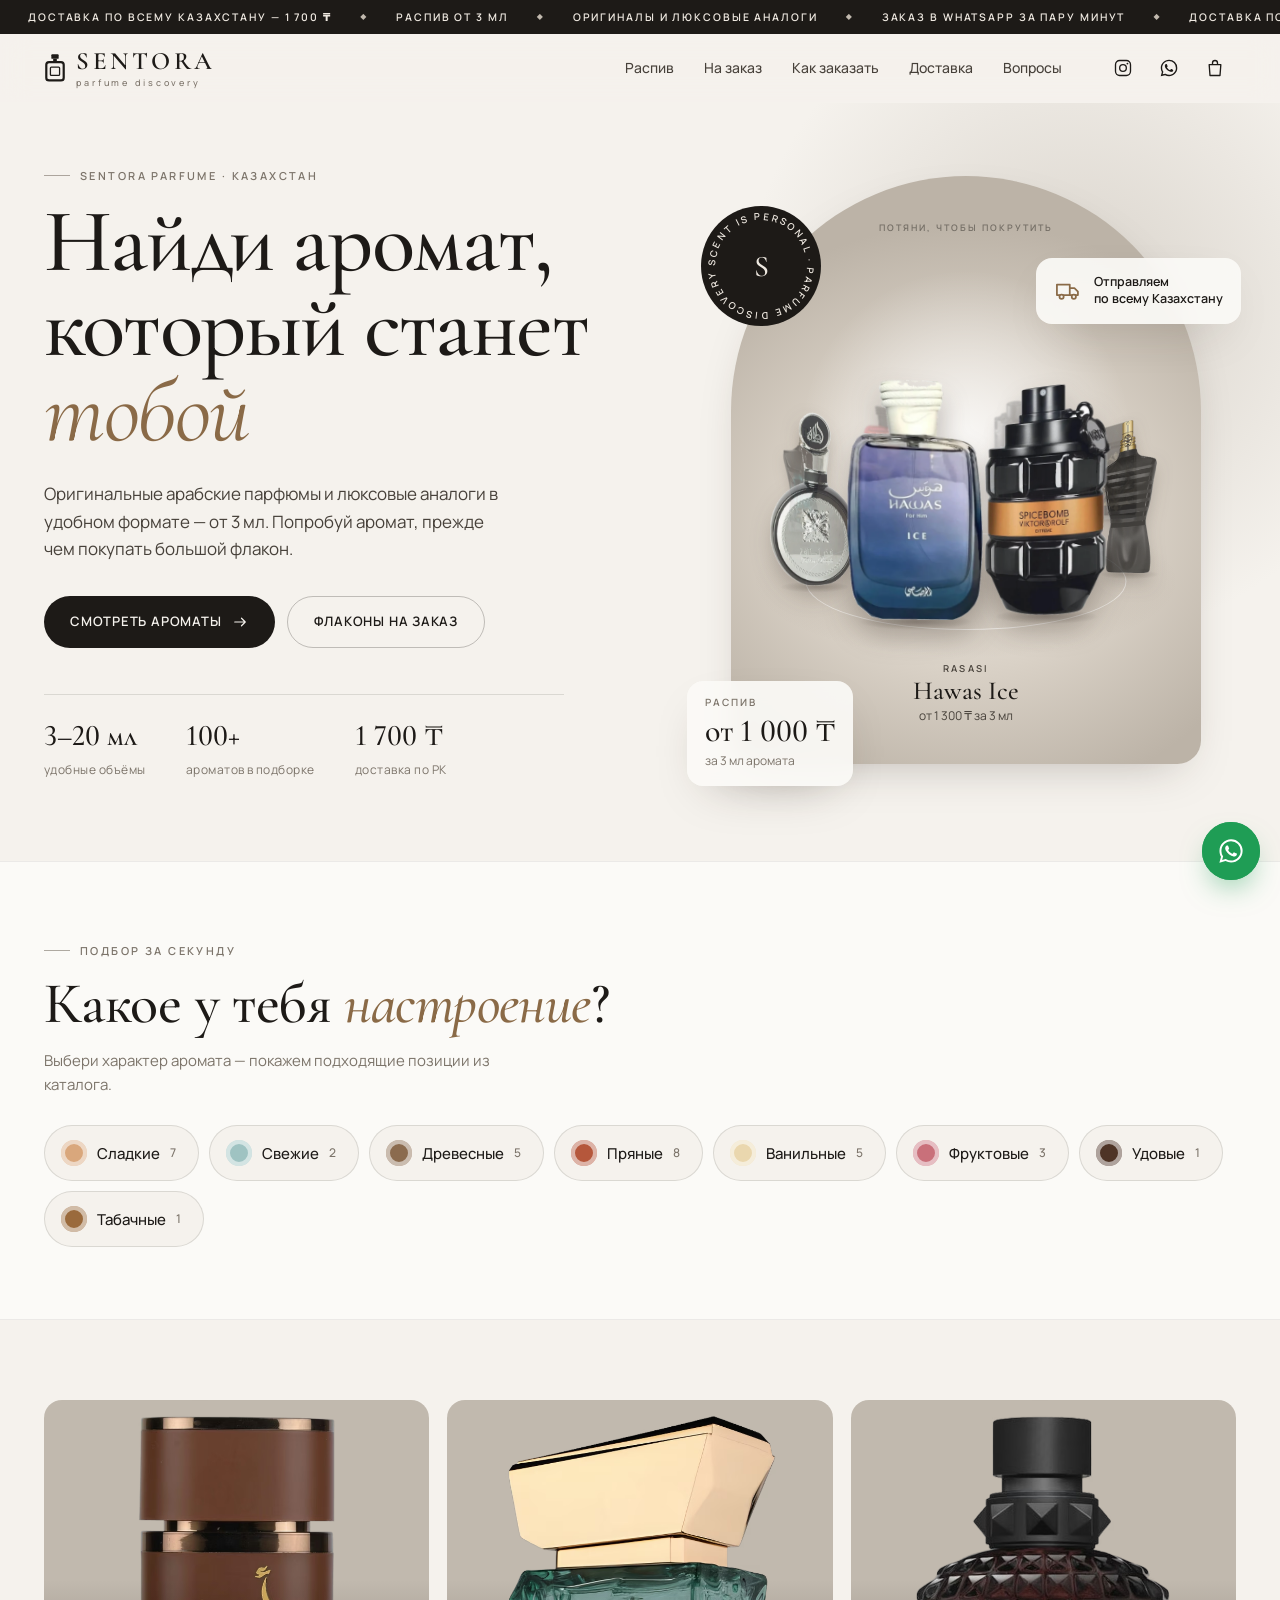
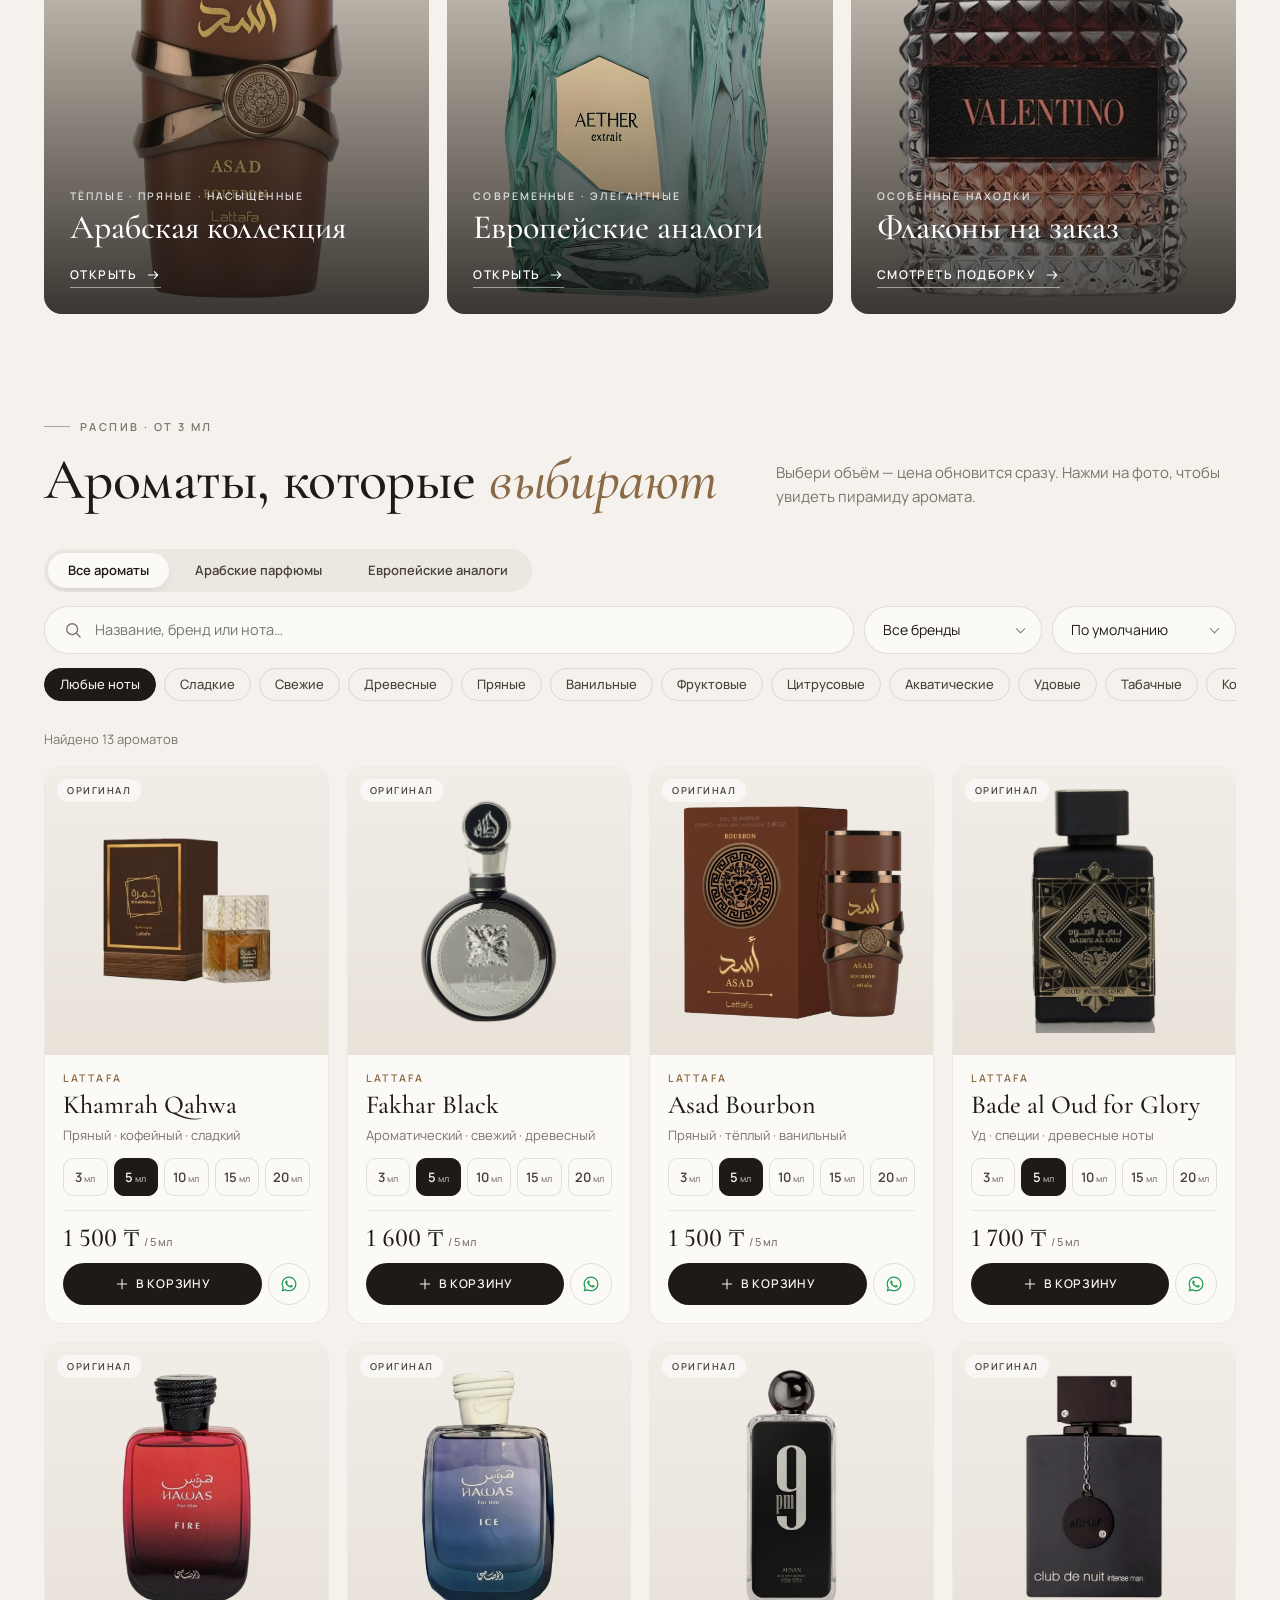
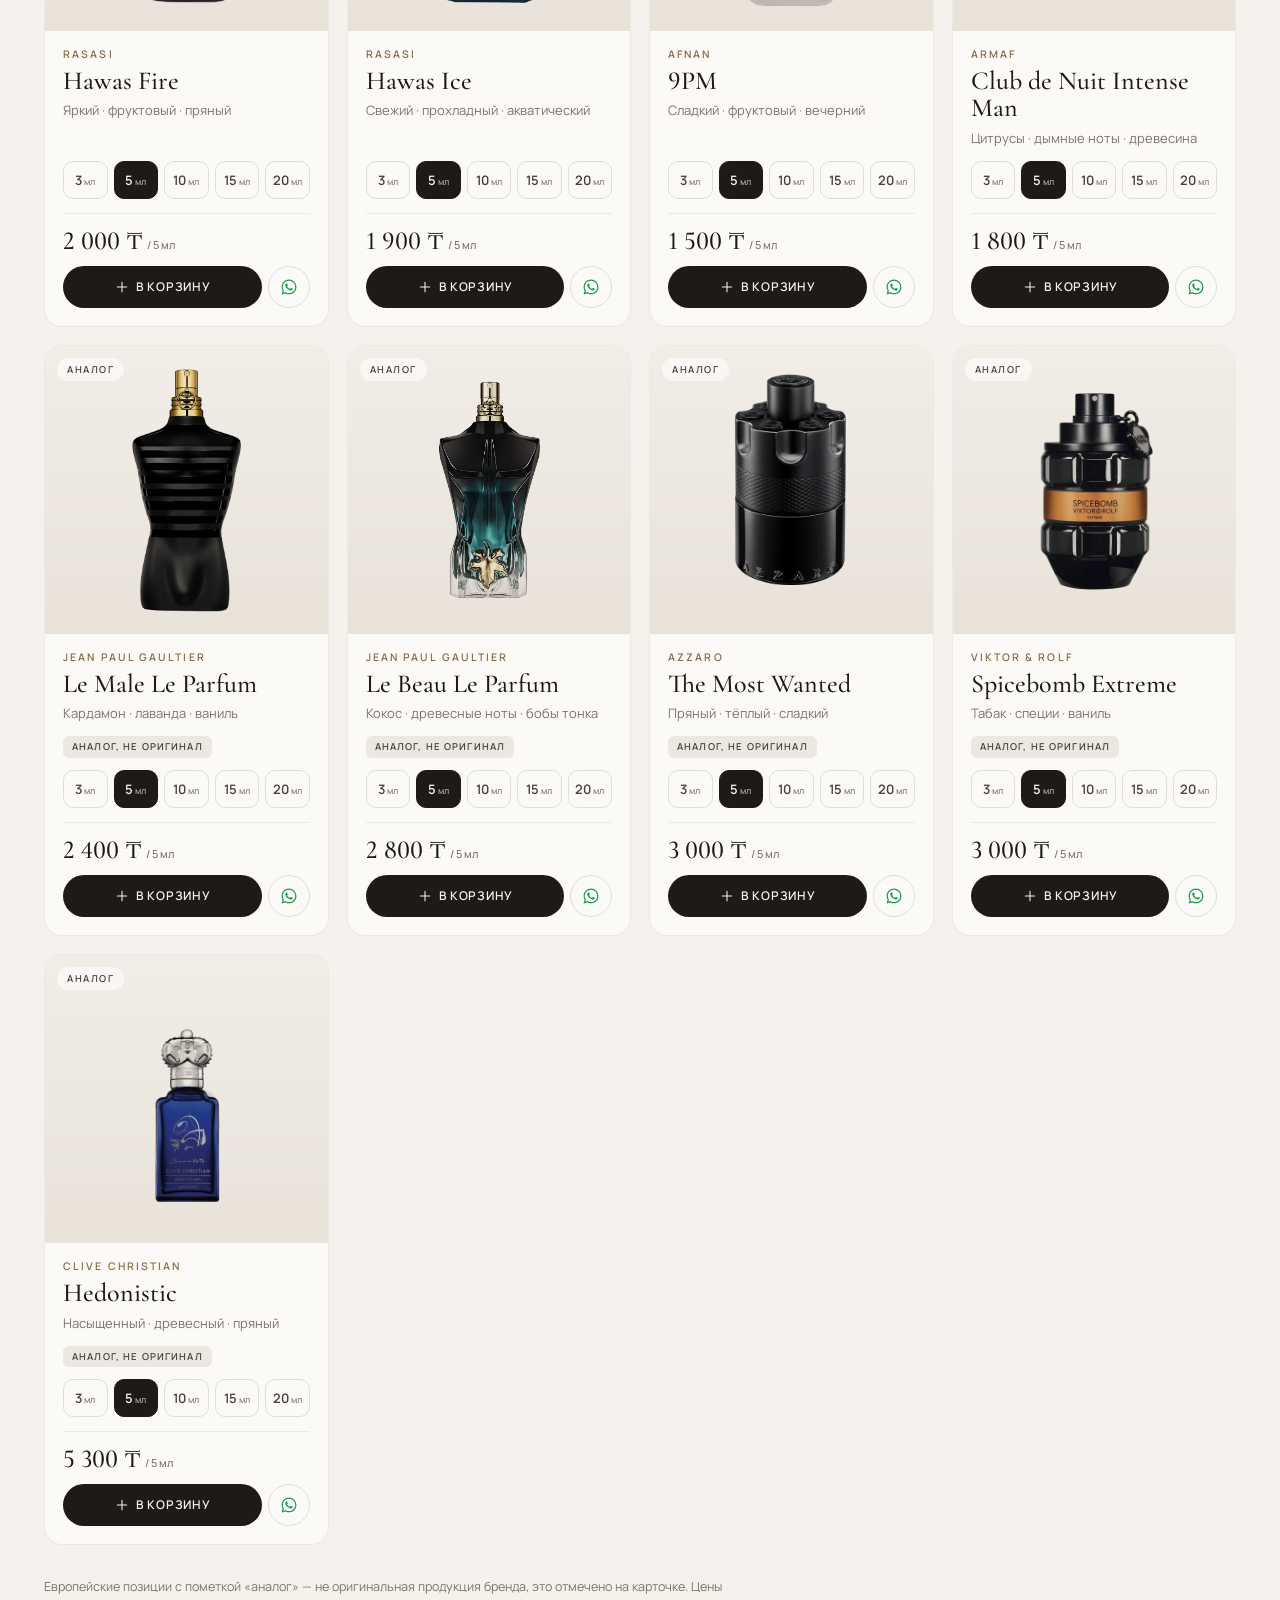
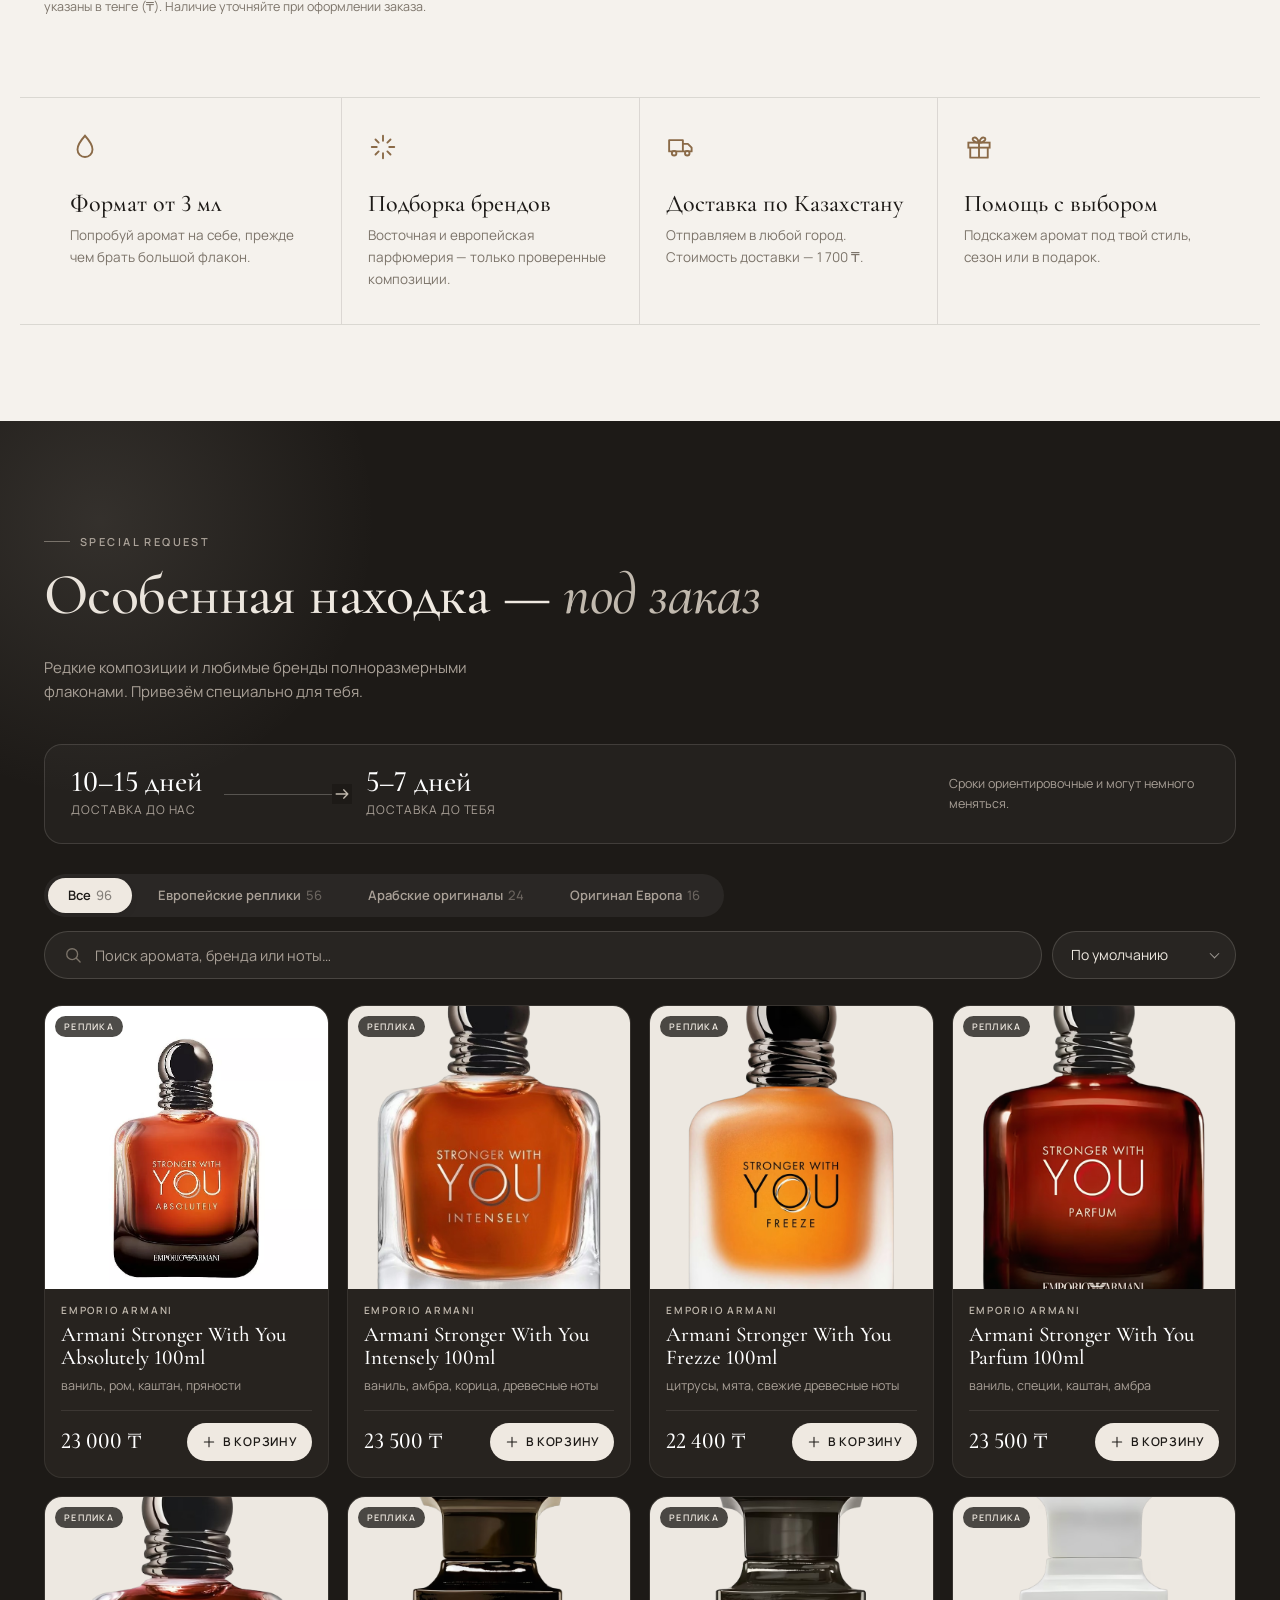
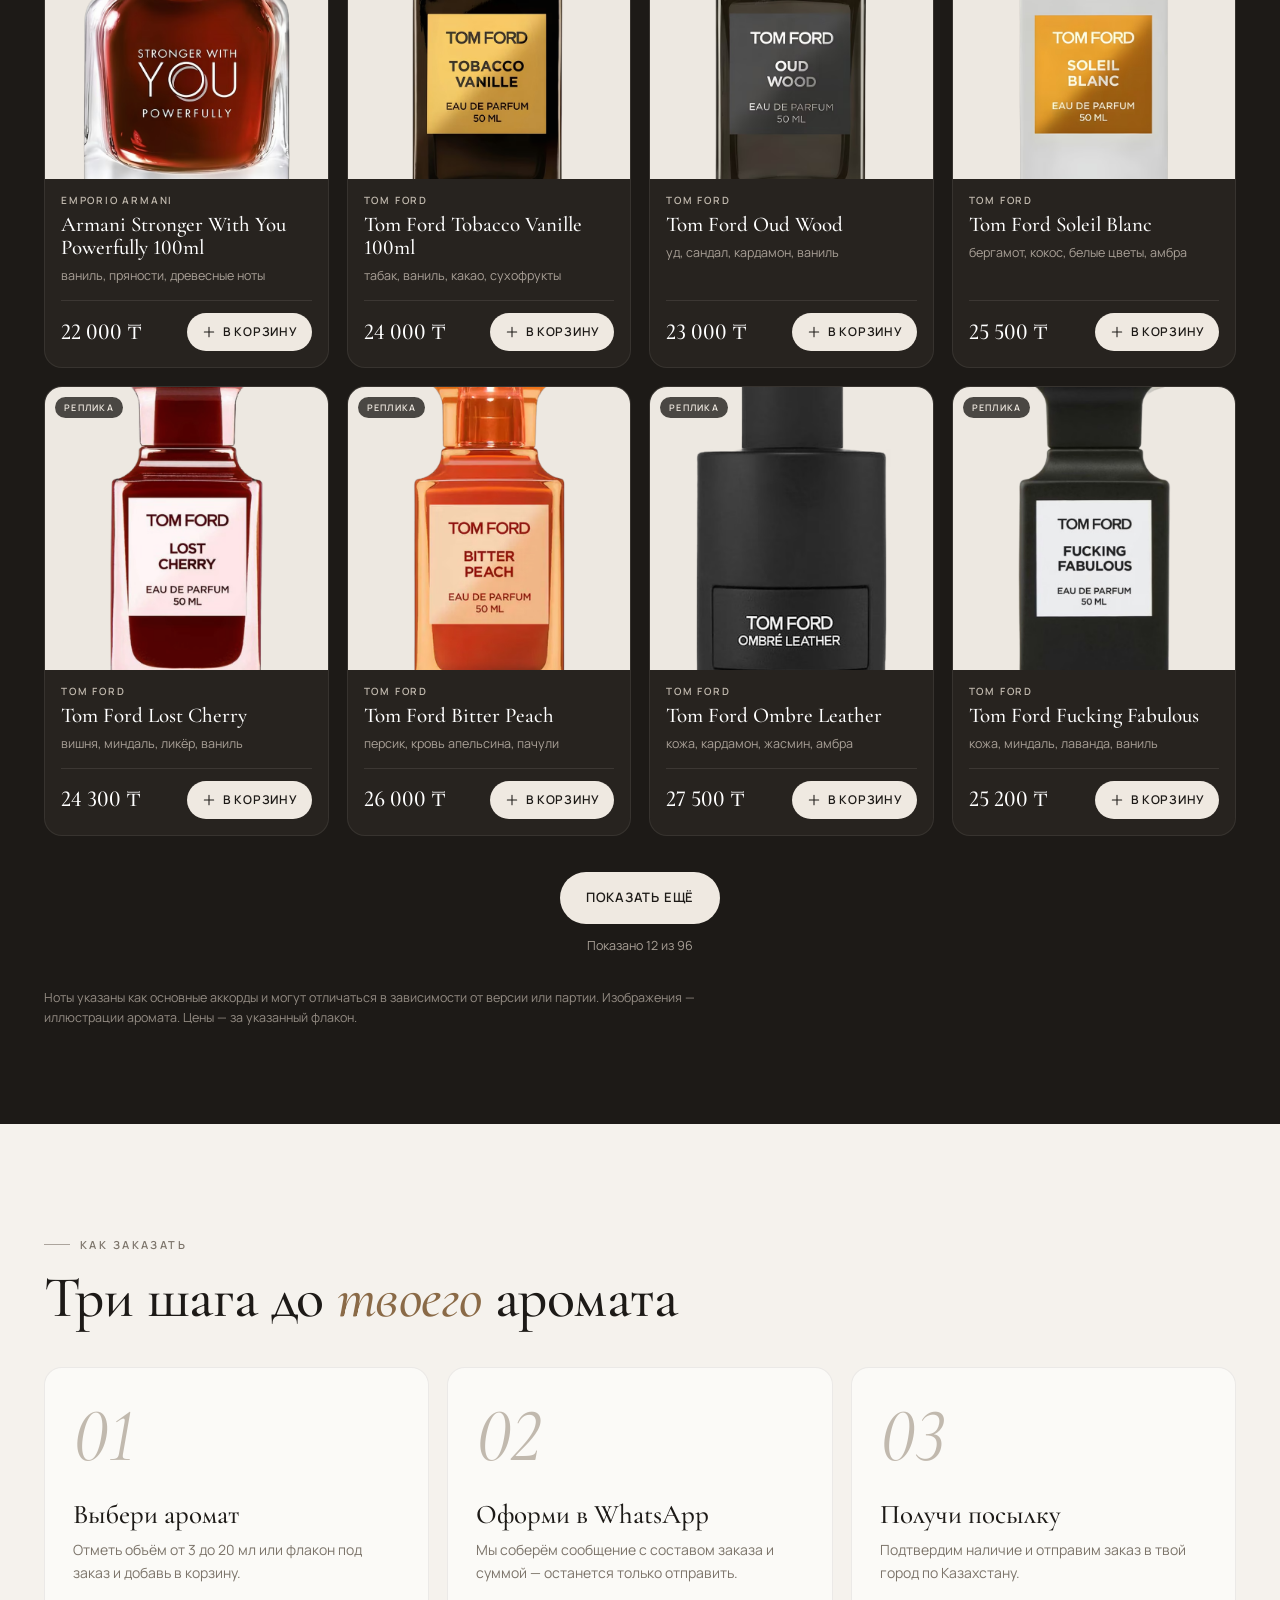
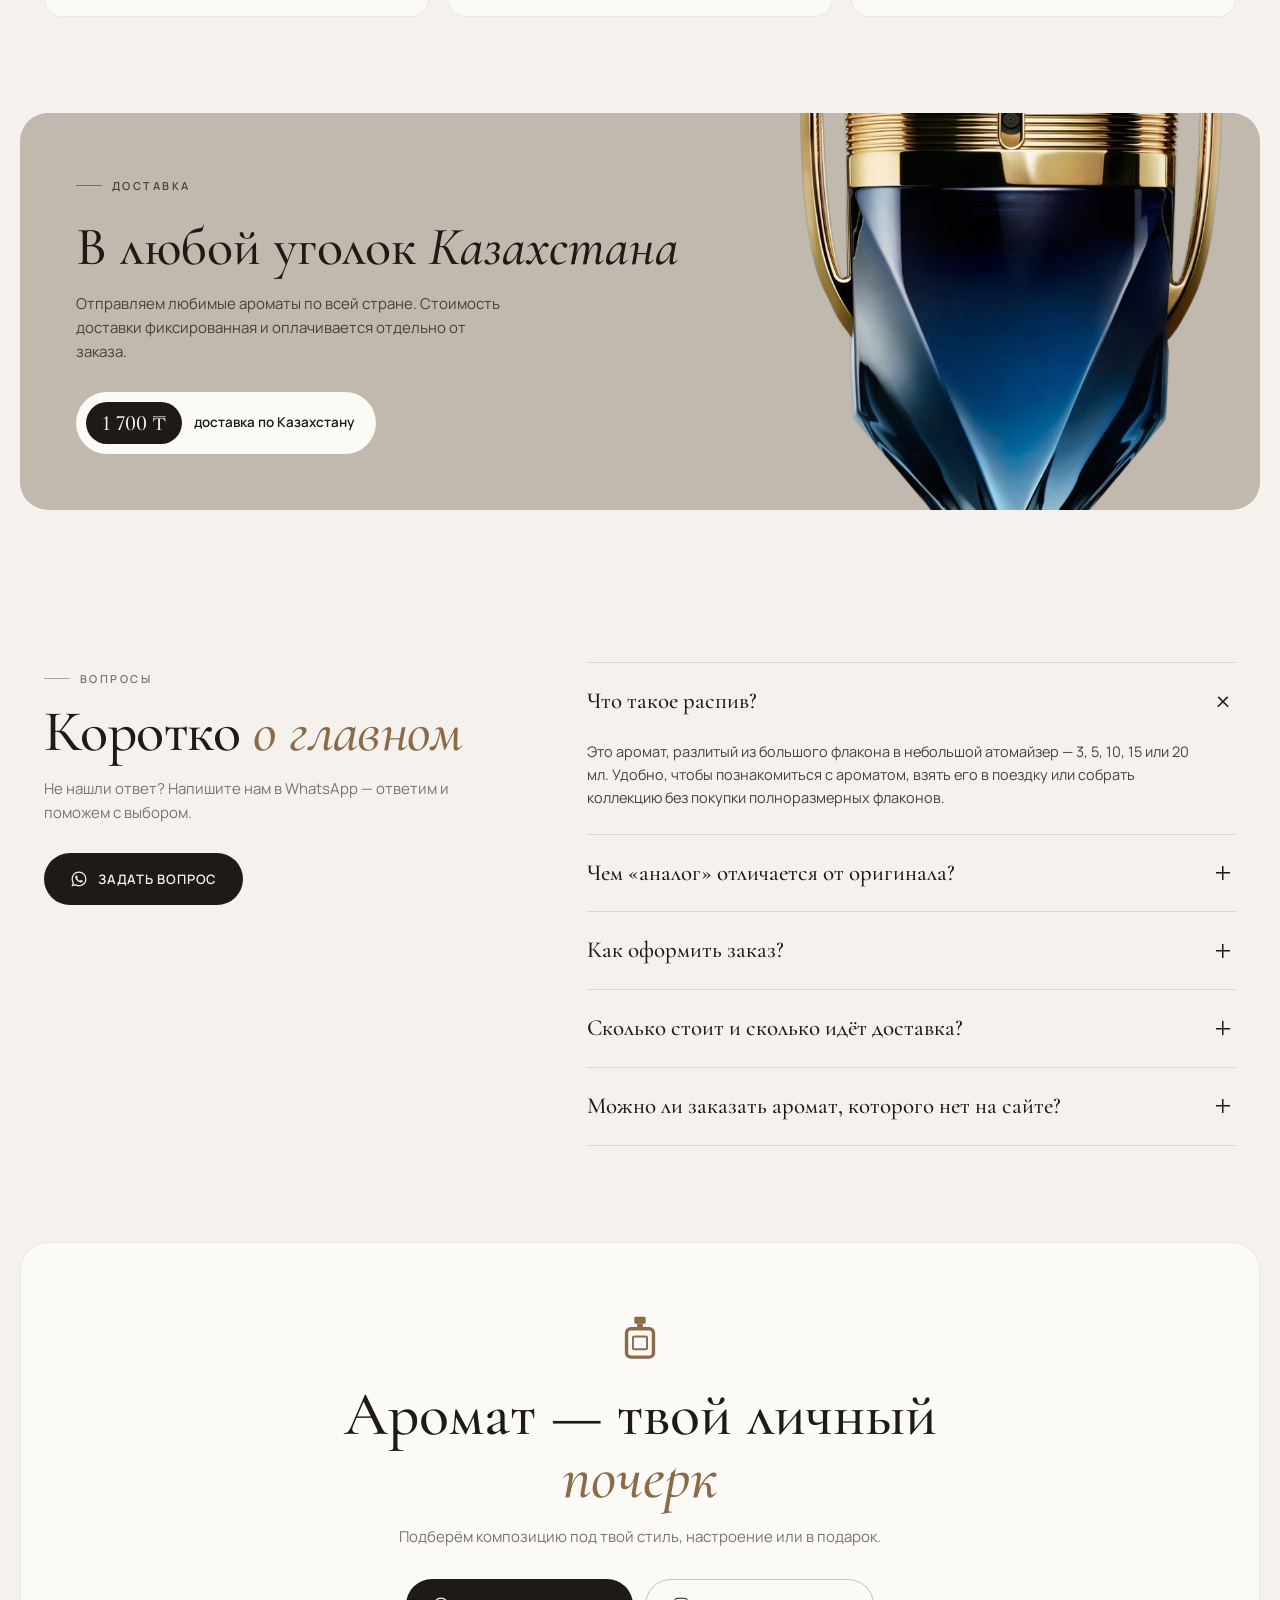
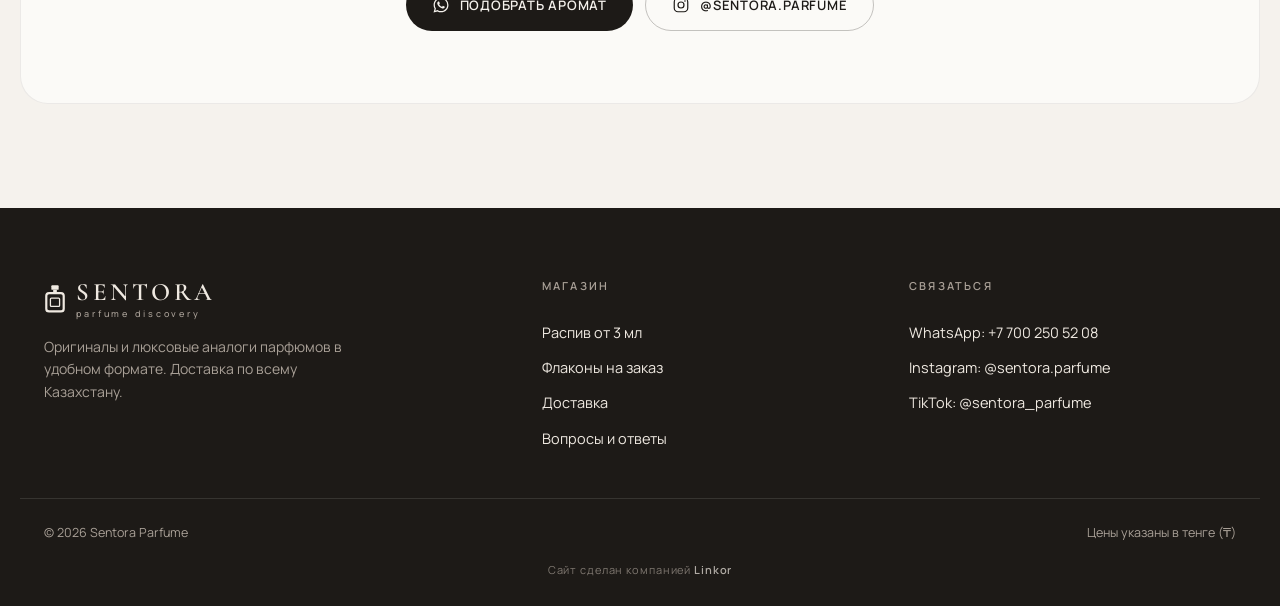
==== index.html @ 4abfce8d "Sentora Parfume: new website by Linkor" ====
<!doctype html>
<html lang="ru">
<head>
<meta charset="utf-8">
<meta name="viewport" content="width=device-width, initial-scale=1, viewport-fit=cover">
<title>Sentora Parfume — распив и ароматы на заказ в Казахстане</title>
<meta name="description" content="Sentora Parfume — оригинальные арабские парфюмы и люксовые аналоги на распив от 3 мл. Ароматы под заказ, доставка по всему Казахстану. Заказ в WhatsApp.">
<meta name="theme-color" content="#F5F2ED">
<meta property="og:title" content="Sentora Parfume — parfume discovery">
<meta property="og:description" content="Любимые ароматы от 3 мл. Доставка по Казахстану.">
<meta property="og:image" content="img/custom/perfume-023.avif">
<link rel="icon" href="data:image/svg+xml,%3Csvg xmlns='http://www.w3.org/2000/svg' viewBox='0 0 64 64'%3E%3Ccircle cx='32' cy='32' r='32' fill='%23C1B9AE'/%3E%3Crect x='26' y='12' width='12' height='8' rx='1.5' fill='%231D1A17'/%3E%3Crect x='18' y='22' width='28' height='30' rx='4' fill='none' stroke='%231D1A17' stroke-width='3.5'/%3E%3C/svg%3E">
<link rel="preconnect" href="https://fonts.googleapis.com">
<link rel="preconnect" href="https://fonts.gstatic.com" crossorigin>
<link href="https://fonts.googleapis.com/css2?family=Cormorant+Garamond:ital,wght@0,400;0,500;0,600;1,400;1,500&family=Manrope:wght@400;500;600;700&display=swap" rel="stylesheet">
<link rel="stylesheet" href="styles.css">
</head>
<body>

<svg width="0" height="0" style="position:absolute" aria-hidden="true">
  <symbol id="i-bottle" viewBox="0 0 24 32"><rect x="8" y="1" width="8" height="5" rx="1"/><rect x="10" y="6" width="4" height="3"/><rect x="2.5" y="9.5" width="19" height="20" rx="3" fill="none" stroke="currentColor" stroke-width="2.4"/><rect x="7" y="15" width="10" height="9" rx="1" fill="none" stroke="currentColor" stroke-width="1.4"/></symbol>
  <symbol id="i-bag" viewBox="0 0 24 24"><path d="M5 8h14l-1 13H6L5 8Z" fill="none" stroke="currentColor" stroke-width="1.6" stroke-linejoin="round"/><path d="M9 8V6a3 3 0 0 1 6 0v2" fill="none" stroke="currentColor" stroke-width="1.6"/></symbol>
  <symbol id="i-search" viewBox="0 0 24 24"><circle cx="11" cy="11" r="6.5" fill="none" stroke="currentColor" stroke-width="1.6"/><path d="m16 16 4.5 4.5" stroke="currentColor" stroke-width="1.6" stroke-linecap="round"/></symbol>
  <symbol id="i-wa" viewBox="0 0 24 24"><path fill="currentColor" d="M12.04 2C6.58 2 2.13 6.45 2.13 11.91c0 1.75.46 3.45 1.32 4.95L2.05 22l5.25-1.38a9.9 9.9 0 0 0 4.74 1.21h.01c5.46 0 9.91-4.45 9.91-9.91A9.85 9.85 0 0 0 12.04 2Zm0 18.15h-.01a8.2 8.2 0 0 1-4.19-1.15l-.3-.18-3.12.82.83-3.04-.2-.31a8.2 8.2 0 0 1-1.26-4.38c0-4.54 3.7-8.23 8.25-8.23a8.23 8.23 0 0 1 8.23 8.24c0 4.54-3.7 8.23-8.23 8.23Zm4.52-6.16c-.25-.12-1.47-.72-1.69-.81-.23-.08-.39-.12-.56.13-.17.25-.64.81-.78.97-.14.17-.29.19-.54.06-.25-.12-1.05-.39-1.99-1.23-.74-.66-1.23-1.47-1.38-1.72-.14-.25-.02-.38.11-.51.11-.11.25-.29.37-.43.13-.15.17-.25.25-.42.08-.17.04-.31-.02-.43-.06-.12-.56-1.34-.76-1.84-.2-.48-.41-.42-.56-.43h-.48c-.17 0-.43.06-.66.31-.23.25-.87.85-.87 2.07 0 1.22.89 2.4 1.01 2.56.12.17 1.75 2.67 4.24 3.74.59.26 1.05.41 1.41.52.59.19 1.13.16 1.56.1.48-.07 1.47-.6 1.67-1.18.21-.58.21-1.07.14-1.18-.06-.1-.22-.16-.47-.29Z"/></symbol>
  <symbol id="i-ig" viewBox="0 0 24 24"><rect x="3" y="3" width="18" height="18" rx="5" fill="none" stroke="currentColor" stroke-width="1.6"/><circle cx="12" cy="12" r="4" fill="none" stroke="currentColor" stroke-width="1.6"/><circle cx="17.3" cy="6.7" r="1.1" fill="currentColor"/></symbol>
  <symbol id="i-tt" viewBox="0 0 24 24"><path fill="currentColor" d="M16.6 3c.3 2.2 1.6 3.6 3.9 3.8v2.6c-1.4.1-2.6-.3-3.9-1.1v5.8c0 7.4-8.1 9.7-11.3 4.4-2.1-3.4-.8-9.4 5.9-9.6v2.7c-.5.1-1.1.2-1.6.4-1.5.5-2.4 1.5-2.1 3.2.5 3.2 6.4 4.2 5.9-2.1V3h3.2Z"/></symbol>
  <symbol id="i-close" viewBox="0 0 24 24"><path d="M6 6l12 12M18 6 6 18" stroke="currentColor" stroke-width="1.6" stroke-linecap="round"/></symbol>
  <symbol id="i-arrow" viewBox="0 0 24 24"><path d="M5 12h14m-5-5 5 5-5 5" fill="none" stroke="currentColor" stroke-width="1.6" stroke-linecap="round" stroke-linejoin="round"/></symbol>
  <symbol id="i-truck" viewBox="0 0 24 24"><path d="M2.5 6.5h11v9h-11zM13.5 9.5h4l3 3v3h-7z" fill="none" stroke="currentColor" stroke-width="1.5" stroke-linejoin="round"/><circle cx="6.5" cy="17" r="1.8" fill="var(--bg)" stroke="currentColor" stroke-width="1.5"/><circle cx="17" cy="17" r="1.8" fill="var(--bg)" stroke="currentColor" stroke-width="1.5"/></symbol>
  <symbol id="i-drop" viewBox="0 0 24 24"><path d="M12 3s6 6.6 6 11a6 6 0 0 1-12 0c0-4.4 6-11 6-11Z" fill="none" stroke="currentColor" stroke-width="1.5"/></symbol>
  <symbol id="i-spark" viewBox="0 0 24 24"><path d="M12 3v4m0 10v4M3 12h4m10 0h4M6 6l2.5 2.5m7 7L18 18M18 6l-2.5 2.5m-7 7L6 18" stroke="currentColor" stroke-width="1.5" stroke-linecap="round"/></symbol>
  <symbol id="i-gift" viewBox="0 0 24 24"><rect x="3.5" y="8.5" width="17" height="4" fill="none" stroke="currentColor" stroke-width="1.5"/><path d="M5 12.5v8h14v-8M12 8.5v12M12 8.5S10.5 4 8 4.5 7.5 8.5 12 8.5Zm0 0s1.5-4.5 4-4 .5 4-4 4Z" fill="none" stroke="currentColor" stroke-width="1.5" stroke-linejoin="round"/></symbol>
  <symbol id="i-plus" viewBox="0 0 24 24"><path d="M12 5v14M5 12h14" stroke="currentColor" stroke-width="1.6" stroke-linecap="round"/></symbol>
  <symbol id="i-minus" viewBox="0 0 24 24"><path d="M5 12h14" stroke="currentColor" stroke-width="1.6" stroke-linecap="round"/></symbol>
</svg>

<div class="topbar">
  <div class="topbar__track">
    <span>Доставка по всему Казахстану — 1 700 ₸</span><span class="dot">◆</span>
    <span>Распив от 3 мл</span><span class="dot">◆</span>
    <span>Оригиналы и люксовые аналоги</span><span class="dot">◆</span>
    <span>Заказ в WhatsApp за пару минут</span><span class="dot">◆</span>
    <span>Доставка по всему Казахстану — 1 700 ₸</span><span class="dot">◆</span>
    <span>Распив от 3 мл</span><span class="dot">◆</span>
    <span>Оригиналы и люксовые аналоги</span><span class="dot">◆</span>
    <span>Заказ в WhatsApp за пару минут</span><span class="dot">◆</span>
  </div>
</div>

<header class="header" id="header">
  <div class="container header__row">
    <button class="burger" id="burger" aria-label="Открыть меню" aria-expanded="false"><span></span><span></span></button>
    <a href="#top" class="logo" aria-label="Sentora Parfume — на главную">
      <svg class="logo__mark"><use href="#i-bottle"/></svg>
      <span class="logo__text"><b>SENTORA</b><small>parfume discovery</small></span>
    </a>
    <nav class="nav" id="nav" aria-label="Основное меню">
      <a href="#catalog">Распив</a>
      <a href="#custom">На заказ</a>
      <a href="#how">Как заказать</a>
      <a href="#delivery">Доставка</a>
      <a href="#faq">Вопросы</a>
      <div class="nav__mobile-extra">
        <a class="btn btn--dark" href="https://wa.me/77002505208" target="_blank" rel="noopener"><svg><use href="#i-wa"/></svg> Написать в WhatsApp</a>
        <div class="nav__socials">
          <a href="https://www.instagram.com/sentora.parfume/" target="_blank" rel="noopener">Instagram</a>
          <a href="https://www.tiktok.com/@sentora_parfume" target="_blank" rel="noopener">TikTok</a>
        </div>
      </div>
    </nav>
    <div class="header__actions">
      <a class="icon-btn hide-sm" href="https://www.instagram.com/sentora.parfume/" target="_blank" rel="noopener" aria-label="Instagram"><svg><use href="#i-ig"/></svg></a>
      <a class="icon-btn hide-sm" href="https://wa.me/77002505208" target="_blank" rel="noopener" aria-label="WhatsApp"><svg><use href="#i-wa"/></svg></a>
      <button class="icon-btn cart-btn" id="cartOpen" aria-label="Корзина"><svg><use href="#i-bag"/></svg><span class="cart-count" id="cartCount">0</span></button>
    </div>
  </div>
</header>

<main id="top">

<!-- HERO -->
<section class="hero">
  <div class="container hero__grid">
    <div class="hero__copy">
      <p class="eyebrow reveal">Sentora Parfume · Казахстан</p>
      <h1 class="hero__title reveal">Найди аромат,<br>который станет <em>тобой</em></h1>
      <p class="hero__lead reveal">Оригинальные арабские парфюмы и люксовые аналоги в удобном формате — от 3 мл. Попробуй аромат, прежде чем покупать большой флакон.</p>
      <div class="hero__cta reveal">
        <a href="#catalog" class="btn btn--dark">Смотреть ароматы <svg><use href="#i-arrow"/></svg></a>
        <a href="#custom" class="btn btn--ghost">Флаконы на заказ</a>
      </div>
      <ul class="hero__facts reveal">
        <li><b>3–20 мл</b><span>удобные объёмы</span></li>
        <li><b>100+</b><span>ароматов в подборке</span></li>
        <li><b>1 700 ₸</b><span>доставка по РК</span></li>
      </ul>
    </div>
    <div class="hero__visual reveal">
      <div class="hero__arch stage" id="stage" aria-label="Ароматы Sentora — вращающаяся витрина">
        <div class="stage__glow" aria-hidden="true"></div>
        <div class="stage__podium" aria-hidden="true"></div>
        <div class="carousel" id="carousel"></div>
        <div class="stage__caption" aria-live="polite">
          <small id="capBrand">&nbsp;</small>
          <b id="capName">&nbsp;</b>
          <span id="capPrice">&nbsp;</span>
        </div>
        <p class="stage__hint">Потяни, чтобы покрутить</p>
      </div>
      <div class="hero__badge hero__badge--a">
        <small>Распив</small>
        <b>от 1 000 ₸</b>
        <span>за 3 мл аромата</span>
      </div>
      <div class="hero__badge hero__badge--b">
        <svg><use href="#i-truck"/></svg>
        <span>Отправляем<br>по всему Казахстану</span>
      </div>
      <span class="hero__ring" aria-hidden="true">
        <svg viewBox="0 0 120 120"><defs><path id="circ" d="M60 60m-46 0a46 46 0 1 1 92 0a46 46 0 1 1-92 0"/></defs><text><textPath href="#circ">SCENT IS PERSONAL · PARFUME DISCOVERY · </textPath></text></svg>
      </span>
    </div>
  </div>
</section>

<!-- MOOD -->
<section class="mood" id="mood">
  <div class="container">
    <div class="section-head reveal">
      <p class="eyebrow">Подбор за секунду</p>
      <h2>Какое у тебя <em>настроение</em>?</h2>
      <p class="section-head__sub">Выбери характер аромата — покажем подходящие позиции из каталога.</p>
    </div>
    <div class="mood__chips reveal" id="moodChips"></div>
  </div>
</section>

<!-- COLLECTIONS -->
<section class="collections">
  <div class="container collections__grid">
    <a href="#catalog" class="coll reveal" data-jump="arabic">
      <img src="img/custom/perfume-076.avif" alt="Восточный парфюм" loading="lazy">
      <div class="coll__body">
        <span class="coll__num">01</span>
        <p class="coll__tag">Тёплые · пряные · насыщенные</p>
        <h3>Арабская коллекция</h3>
        <span class="coll__link">Открыть <svg><use href="#i-arrow"/></svg></span>
      </div>
    </a>
    <a href="#catalog" class="coll reveal" data-jump="european">
      <img src="img/custom/perfume-073.avif" alt="Европейский парфюм" loading="lazy">
      <div class="coll__body">
        <span class="coll__num">02</span>
        <p class="coll__tag">Современные · элегантные</p>
        <h3>Европейские аналоги</h3>
        <span class="coll__link">Открыть <svg><use href="#i-arrow"/></svg></span>
      </div>
    </a>
    <a href="#custom" class="coll reveal">
      <img src="img/custom/perfume-085.avif" alt="Парфюм на заказ" loading="lazy">
      <div class="coll__body">
        <span class="coll__num">03</span>
        <p class="coll__tag">Особенные находки</p>
        <h3>Флаконы на заказ</h3>
        <span class="coll__link">Смотреть подборку <svg><use href="#i-arrow"/></svg></span>
      </div>
    </a>
  </div>
</section>

<!-- CATALOG -->
<section class="catalog" id="catalog">
  <div class="container">
    <div class="section-head section-head--row reveal">
      <div>
        <p class="eyebrow">Распив · от 3 мл</p>
        <h2>Ароматы, которые <em>выбирают</em></h2>
      </div>
      <p class="section-head__sub">Выбери объём — цена обновится сразу. Нажми на фото, чтобы увидеть пирамиду аромата.</p>
    </div>

    <div class="filters reveal" id="filters">
      <div class="tabs" role="tablist" id="catTabs">
        <button class="tab is-active" data-cat="all">Все ароматы</button>
        <button class="tab" data-cat="arabic">Арабские парфюмы</button>
        <button class="tab" data-cat="european">Европейские аналоги</button>
      </div>
      <div class="filters__row">
        <label class="search">
          <svg><use href="#i-search"/></svg>
          <input type="search" id="catSearch" placeholder="Название, бренд или нота…" autocomplete="off">
        </label>
        <div class="select"><select id="brandSel" aria-label="Бренд"><option value="all">Все бренды</option></select></div>
        <div class="select"><select id="sortSel" aria-label="Сортировка">
          <option value="default">По умолчанию</option>
          <option value="asc">Сначала дешевле</option>
          <option value="desc">Сначала дороже</option>
        </select></div>
      </div>
      <div class="notes-chips" id="noteChips"></div>
    </div>

    <p class="catalog__count" id="catCount"></p>
    <div class="grid" id="catGrid"></div>
    <div class="empty" id="catEmpty" hidden>
      <p>Ничего не нашлось по этим фильтрам.</p>
      <button class="btn btn--ghost" id="catReset">Сбросить фильтры</button>
    </div>
    <p class="footnote">Европейские позиции с пометкой «аналог» — не оригинальная продукция бренда, это отмечено на карточке. Цены указаны в тенге (₸). Наличие уточняйте при оформлении заказа.</p>
  </div>
</section>

<!-- BENEFITS -->
<section class="benefits">
  <div class="container benefits__grid">
    <div class="benefit reveal"><svg><use href="#i-drop"/></svg><h3>Формат от 3 мл</h3><p>Попробуй аромат на себе, прежде чем брать большой флакон.</p></div>
    <div class="benefit reveal"><svg><use href="#i-spark"/></svg><h3>Подборка брендов</h3><p>Восточная и европейская парфюмерия — только проверенные композиции.</p></div>
    <div class="benefit reveal"><svg><use href="#i-truck"/></svg><h3>Доставка по Казахстану</h3><p>Отправляем в любой город. Стоимость доставки — 1&nbsp;700&nbsp;₸.</p></div>
    <div class="benefit reveal"><svg><use href="#i-gift"/></svg><h3>Помощь с выбором</h3><p>Подскажем аромат под твой стиль, сезон или в подарок.</p></div>
  </div>
</section>

<!-- CUSTOM ORDER -->
<section class="custom" id="custom">
  <div class="container">
    <div class="section-head section-head--row reveal">
      <div>
        <p class="eyebrow eyebrow--light">Special request</p>
        <h2>Особенная находка — <em>под заказ</em></h2>
      </div>
      <p class="section-head__sub">Редкие композиции и любимые бренды полноразмерными флаконами. Привезём специально для тебя.</p>
    </div>

    <div class="timeline reveal">
      <div class="timeline__step"><b>10–15 дней</b><span>доставка до нас</span></div>
      <div class="timeline__line" aria-hidden="true"><svg><use href="#i-arrow"/></svg></div>
      <div class="timeline__step"><b>5–7 дней</b><span>доставка до тебя</span></div>
      <p class="timeline__note">Сроки ориентировочные и могут немного меняться.</p>
    </div>

    <div class="filters filters--dark reveal">
      <div class="tabs" id="customTabs">
        <button class="tab is-active" data-cat="all">Все <span class="tab__n"></span></button>
        <button class="tab" data-cat="Европейские реплики">Европейские реплики <span class="tab__n"></span></button>
        <button class="tab" data-cat="Арабские оригиналы">Арабские оригиналы <span class="tab__n"></span></button>
        <button class="tab" data-cat="Оригинал Европа">Оригинал Европа <span class="tab__n"></span></button>
      </div>
      <div class="filters__row">
        <label class="search">
          <svg><use href="#i-search"/></svg>
          <input type="search" id="customSearch" placeholder="Поиск аромата, бренда или ноты…" autocomplete="off">
        </label>
        <div class="select"><select id="customSort" aria-label="Сортировка">
          <option value="default">По умолчанию</option>
          <option value="asc">Сначала дешевле</option>
          <option value="desc">Сначала дороже</option>
        </select></div>
      </div>
    </div>

    <div class="grid grid--custom" id="customGrid"></div>
    <div class="empty empty--dark" id="customEmpty" hidden><p>Не нашли нужный аромат? Напишите нам — постараемся привезти.</p><a class="btn btn--light" href="https://wa.me/77002505208?text=%D0%97%D0%B4%D1%80%D0%B0%D0%B2%D1%81%D1%82%D0%B2%D1%83%D0%B9%D1%82%D0%B5!%20%D0%98%D1%89%D1%83%20%D0%B0%D1%80%D0%BE%D0%BC%D0%B0%D1%82%20%D0%BF%D0%BE%D0%B4%20%D0%B7%D0%B0%D0%BA%D0%B0%D0%B7%3A%20" target="_blank" rel="noopener"><svg><use href="#i-wa"/></svg> Спросить в WhatsApp</a></div>
    <div class="more"><button class="btn btn--light" id="customMore">Показать ещё</button><p class="more__info" id="customInfo"></p></div>
    <p class="footnote footnote--dark">Ноты указаны как основные аккорды и могут отличаться в зависимости от версии или партии. Изображения — иллюстрации аромата. Цены — за указанный флакон.</p>
  </div>
</section>

<!-- HOW -->
<section class="how" id="how">
  <div class="container">
    <div class="section-head reveal">
      <p class="eyebrow">Как заказать</p>
      <h2>Три шага до <em>твоего</em> аромата</h2>
    </div>
    <ol class="steps">
      <li class="step reveal"><span class="step__n">01</span><h3>Выбери аромат</h3><p>Отметь объём от 3 до 20 мл или флакон под заказ и добавь в корзину.</p></li>
      <li class="step reveal"><span class="step__n">02</span><h3>Оформи в WhatsApp</h3><p>Мы соберём сообщение с составом заказа и суммой — останется только отправить.</p></li>
      <li class="step reveal"><span class="step__n">03</span><h3>Получи посылку</h3><p>Подтвердим наличие и отправим заказ в твой город по Казахстану.</p></li>
    </ol>
  </div>
</section>

<!-- DELIVERY -->
<section class="delivery" id="delivery">
  <div class="container delivery__card reveal">
    <div class="delivery__copy">
      <p class="eyebrow">Доставка</p>
      <h2>В любой уголок <em>Казахстана</em></h2>
      <p>Отправляем любимые ароматы по всей стране. Стоимость доставки фиксированная и оплачивается отдельно от заказа.</p>
      <div class="delivery__price"><span>1 700 ₸</span> доставка по Казахстану</div>
    </div>
    <div class="delivery__img">
      <img src="img/custom/perfume-040.avif" alt="Флакон парфюма" loading="lazy">
    </div>
  </div>
</section>

<!-- FAQ -->
<section class="faq" id="faq">
  <div class="container faq__grid">
    <div class="section-head reveal">
      <p class="eyebrow">Вопросы</p>
      <h2>Коротко <em>о главном</em></h2>
      <p class="section-head__sub">Не нашли ответ? Напишите нам в WhatsApp — ответим и поможем с выбором.</p>
      <a class="btn btn--dark" href="https://wa.me/77002505208" target="_blank" rel="noopener"><svg><use href="#i-wa"/></svg> Задать вопрос</a>
    </div>
    <div class="faq__list reveal">
      <details open>
        <summary>Что такое распив?</summary>
        <p>Это аромат, разлитый из большого флакона в небольшой атомайзер — 3, 5, 10, 15 или 20 мл. Удобно, чтобы познакомиться с ароматом, взять его в поездку или собрать коллекцию без покупки полноразмерных флаконов.</p>
      </details>
      <details>
        <summary>Чем «аналог» отличается от оригинала?</summary>
        <p>Арабские парфюмы в каталоге — оригинальная продукция брендов. Европейские позиции с пометкой «аналог» — это люксовые аналоги известных ароматов, а не продукция самого бренда. Мы честно отмечаем это на каждой карточке.</p>
      </details>
      <details>
        <summary>Как оформить заказ?</summary>
        <p>Добавьте ароматы в корзину и нажмите «Оформить в WhatsApp» — откроется чат с готовым сообщением. Мы подтвердим наличие, сумму и отправим заказ.</p>
      </details>
      <details>
        <summary>Сколько стоит и сколько идёт доставка?</summary>
        <p>Доставка по Казахстану — 1 700 ₸, оплачивается отдельно. Флаконы под заказ едут до нас 10–15 дней и ещё 5–7 дней до вас — сроки ориентировочные.</p>
      </details>
      <details>
        <summary>Можно ли заказать аромат, которого нет на сайте?</summary>
        <p>Да. Напишите название в WhatsApp — уточним, можем ли привезти его под заказ.</p>
      </details>
    </div>
  </div>
</section>

<!-- CTA -->
<section class="cta">
  <div class="container cta__inner reveal">
    <svg class="cta__mark"><use href="#i-bottle"/></svg>
    <h2>Аромат — твой личный <em>почерк</em></h2>
    <p>Подберём композицию под твой стиль, настроение или в подарок.</p>
    <div class="cta__btns">
      <a class="btn btn--dark" href="https://wa.me/77002505208?text=%D0%97%D0%B4%D1%80%D0%B0%D0%B2%D1%81%D1%82%D0%B2%D1%83%D0%B9%D1%82%D0%B5!%20%D0%9F%D0%BE%D0%BC%D0%BE%D0%B3%D0%B8%D1%82%D0%B5%20%D0%BF%D0%BE%D0%B4%D0%BE%D0%B1%D1%80%D0%B0%D1%82%D1%8C%20%D0%B0%D1%80%D0%BE%D0%BC%D0%B0%D1%82." target="_blank" rel="noopener"><svg><use href="#i-wa"/></svg> Подобрать аромат</a>
      <a class="btn btn--ghost" href="https://www.instagram.com/sentora.parfume/" target="_blank" rel="noopener"><svg><use href="#i-ig"/></svg> @sentora.parfume</a>
    </div>
  </div>
</section>

</main>

<footer class="footer">
  <div class="container footer__grid">
    <div>
      <a href="#top" class="logo logo--light">
        <svg class="logo__mark"><use href="#i-bottle"/></svg>
        <span class="logo__text"><b>SENTORA</b><small>parfume discovery</small></span>
      </a>
      <p class="footer__tag">Оригиналы и люксовые аналоги парфюмов в удобном формате. Доставка по всему Казахстану.</p>
    </div>
    <div>
      <h4>Магазин</h4>
      <a href="#catalog">Распив от 3 мл</a>
      <a href="#custom">Флаконы на заказ</a>
      <a href="#delivery">Доставка</a>
      <a href="#faq">Вопросы и ответы</a>
    </div>
    <div>
      <h4>Связаться</h4>
      <a href="https://wa.me/77002505208" target="_blank" rel="noopener">WhatsApp: +7 700 250 52 08</a>
      <a href="https://www.instagram.com/sentora.parfume/" target="_blank" rel="noopener">Instagram: @sentora.parfume</a>
      <a href="https://www.tiktok.com/@sentora_parfume" target="_blank" rel="noopener">TikTok: @sentora_parfume</a>
    </div>
  </div>
  <div class="container footer__bottom">
    <span>© <span id="year">2026</span> Sentora Parfume</span>
    <span>Цены указаны в тенге (₸)</span>
  </div>
  <div class="container footer__credit">Сайт сделан компанией <b>Linkor</b></div>
</footer>

<!-- floating -->
<a class="fab" href="https://wa.me/77002505208" target="_blank" rel="noopener" aria-label="Написать в WhatsApp"><svg><use href="#i-wa"/></svg></a>
<button class="cartbar" id="cartBar" hidden>
  <span class="cartbar__l"><svg><use href="#i-bag"/></svg> <span id="cartBarCount">0</span></span>
  <span class="cartbar__r">Оформить · <b id="cartBarSum">0 ₸</b></span>
</button>

<!-- cart drawer -->
<div class="drawer" id="cart" aria-hidden="true">
  <div class="drawer__overlay" data-close></div>
  <aside class="drawer__panel" role="dialog" aria-modal="true" aria-labelledby="cartTitle">
    <div class="drawer__head">
      <h3 id="cartTitle">Твоя корзина</h3>
      <button class="icon-btn" data-close aria-label="Закрыть"><svg><use href="#i-close"/></svg></button>
    </div>
    <div class="drawer__body" id="cartItems"></div>
    <div class="drawer__foot" id="cartFoot">
      <div class="sum-row"><span>Ароматы</span><b id="cartSum">0 ₸</b></div>
      <div class="sum-row sum-row--muted"><span>Доставка по Казахстану</span><span>1 700 ₸</span></div>
      <div class="sum-row sum-row--total"><span>Итого</span><b id="cartTotal">0 ₸</b></div>
      <button class="btn btn--wa btn--block" id="checkout"><svg><use href="#i-wa"/></svg> Оформить в WhatsApp</button>
      <p class="drawer__hint">Откроется чат с готовым сообщением. Заказ уйдёт только после того, как вы его отправите.</p>
    </div>
  </aside>
</div>

<!-- product modal -->
<div class="modal" id="pmodal" aria-hidden="true">
  <div class="modal__overlay" data-close></div>
  <div class="modal__panel" role="dialog" aria-modal="true" aria-labelledby="pmName">
    <button class="icon-btn modal__x" data-close aria-label="Закрыть"><svg><use href="#i-close"/></svg></button>
    <div class="modal__img"><img id="pmImg" alt=""></div>
    <div class="modal__body">
      <p class="card__brand" id="pmBrand"></p>
      <h3 id="pmName"></h3>
      <p class="modal__desc" id="pmDesc"></p>
      <span class="badge" id="pmBadge" hidden>Аналог, не оригинал</span>
      <div class="pyramid" id="pmPyramid"></div>
      <p class="label">Объём</p>
      <div class="vols vols--lg" id="pmVols"></div>
      <div class="modal__price"><b id="pmPrice"></b><span id="pmMl"></span></div>
      <div class="modal__actions">
        <button class="btn btn--dark" id="pmAdd"><svg><use href="#i-bag"/></svg> В корзину</button>
        <button class="btn btn--ghost" id="pmWa"><svg><use href="#i-wa"/></svg> Заказать</button>
      </div>
    </div>
  </div>
</div>

<div class="toast" id="toast" role="status" aria-live="polite"></div>

<script src="custom-data.js"></script>
<script src="app.js"></script>
</body>
</html>
---- styles.css ----
/* Sentora Parfume — parfume discovery */
:root{
  --bg:#F5F2ED;
  --bg-2:#ECE7E0;
  --paper:#FBFAF7;
  --taupe:#C1B9AE;
  --taupe-2:#D8D1C7;
  --taupe-d:#9C9286;
  --ink:#1D1A17;
  --ink-2:#47413A;
  --muted:#7C746A;
  --line:rgba(29,26,23,.12);
  --line-2:rgba(29,26,23,.07);
  --bronze:#8A6A47;
  --dark:#1D1A17;
  --dark-2:#27231F;
  --on-dark:#EFE9E1;
  --on-dark-mute:#A9A097;
  --wa:#1F9D55;
  --serif:'Cormorant Garamond',Georgia,'Times New Roman',serif;
  --sans:'Manrope',system-ui,-apple-system,'Segoe UI',Arial,sans-serif;
  --r:18px;
  --r-sm:12px;
  --shadow:0 18px 50px -24px rgba(45,35,25,.35);
  --ease:cubic-bezier(.2,.7,.2,1);
  --header-h:68px;
}
*,*::before,*::after{box-sizing:border-box;font-variant-numeric:lining-nums!important}
html{scroll-behavior:smooth;scroll-padding-top:calc(var(--header-h) + 12px);-webkit-text-size-adjust:100%}
body{margin:0;background:var(--bg);color:var(--ink);font:400 15px/1.6 var(--sans);-webkit-font-smoothing:antialiased;overflow-x:hidden;font-variant-numeric:lining-nums;font-feature-settings:"lnum" 1}
img{max-width:100%;display:block}
a{color:inherit;text-decoration:none}
button{font:inherit;color:inherit;background:none;border:0;cursor:pointer;padding:0}
input,select{font:inherit;color:inherit}
svg{width:20px;height:20px;flex:none;fill:currentColor}
h1,h2,h3,h4{margin:0;font-weight:500}
p{margin:0}
em{font-style:italic}
:focus-visible{outline:2px solid var(--bronze);outline-offset:3px;border-radius:6px}
.container{width:100%;max-width:1240px;margin:0 auto;padding:0 24px}
@media(max-width:600px){.container{padding:0 16px}}

/* ---------- type ---------- */
.eyebrow{font:600 11px/1 var(--sans);letter-spacing:.22em;text-transform:uppercase;color:var(--muted);display:inline-flex;align-items:center;gap:10px;margin-bottom:18px}
.eyebrow::before{content:"";width:26px;height:1px;background:currentColor;opacity:.6}
.eyebrow--light{color:var(--on-dark-mute)}
.section-head{max-width:640px;margin-bottom:40px}
.section-head h2{font:500 clamp(34px,4.6vw,58px)/1.02 var(--serif);letter-spacing:-.01em}
.section-head h2 em{color:var(--bronze)}
.section-head__sub{color:var(--muted);margin-top:16px;max-width:460px;font-size:15px}
.section-head--row{max-width:none;display:flex;justify-content:space-between;align-items:flex-end;gap:32px;flex-wrap:wrap}
.section-head--row .section-head__sub{margin-top:0}

/* ---------- buttons ---------- */
.btn{display:inline-flex;align-items:center;justify-content:center;gap:10px;height:52px;padding:0 26px;border-radius:100px;font:600 13px/1 var(--sans);letter-spacing:.06em;text-transform:uppercase;transition:transform .3s var(--ease),background .3s,color .3s,border-color .3s,box-shadow .3s;white-space:nowrap}
.btn svg{width:18px;height:18px}
.btn--dark{background:var(--ink);color:var(--bg)}
.btn--dark:hover{background:#000;transform:translateY(-2px);box-shadow:0 14px 30px -14px rgba(0,0,0,.5)}
.btn--ghost{border:1px solid rgba(29,26,23,.25);color:var(--ink)}
.btn--ghost:hover{border-color:var(--ink);background:rgba(29,26,23,.04)}
.btn--light{background:var(--on-dark);color:var(--ink)}
.btn--light:hover{background:#fff;transform:translateY(-2px)}
.btn--wa{background:var(--wa);color:#fff}
.btn--wa:hover{background:#168246}
.btn--block{width:100%}
.icon-btn{width:42px;height:42px;display:inline-grid;place-items:center;border-radius:50%;transition:background .25s;position:relative}
.icon-btn:hover{background:rgba(29,26,23,.06)}

/* ---------- topbar ---------- */
.topbar{background:var(--ink);color:var(--on-dark);overflow:hidden;font:600 10.5px/1 var(--sans);letter-spacing:.18em;text-transform:uppercase;height:34px;display:flex;align-items:center}
.topbar__track{display:flex;gap:28px;white-space:nowrap;animation:marquee 38s linear infinite;padding-left:28px}
.topbar .dot{color:var(--taupe);font-size:8px}
@keyframes marquee{to{transform:translateX(-50%)}}

/* ---------- header ---------- */
.header{position:sticky;top:0;z-index:50;border-bottom:1px solid transparent;transition:border-color .3s,box-shadow .3s}
.header::before{content:"";position:absolute;inset:0;z-index:-1;background:rgba(245,242,237,.86);backdrop-filter:saturate(140%) blur(14px);-webkit-backdrop-filter:saturate(140%) blur(14px)}
body.menu-open .header::before{background:var(--bg)}
.header.is-scrolled{border-color:var(--line);box-shadow:0 6px 24px -18px rgba(0,0,0,.25)}
.header__row{height:var(--header-h);display:flex;align-items:center;gap:28px}
.logo{display:flex;align-items:center;gap:10px}
.logo__mark{width:22px;height:30px;color:var(--ink)}
.logo__text{display:flex;flex-direction:column;line-height:1}
.logo__text b{font:600 25px/1 var(--serif);letter-spacing:.14em}
.logo__text small{font:500 9px/1 var(--sans);letter-spacing:.32em;text-transform:lowercase;color:var(--muted);margin-top:4px}
.logo--light .logo__mark{color:var(--on-dark)}
.logo--light .logo__text small{color:var(--on-dark-mute)}
.nav{display:flex;gap:30px;margin-left:auto}
.nav>a{font:500 14px/1 var(--sans);color:var(--ink-2);position:relative;padding:8px 0}
.nav>a::after{content:"";position:absolute;left:0;right:0;bottom:2px;height:1px;background:var(--ink);transform:scaleX(0);transform-origin:right;transition:transform .35s var(--ease)}
.nav>a:hover{color:var(--ink)}
.nav>a:hover::after{transform:scaleX(1);transform-origin:left}
.nav__mobile-extra{display:none}
.header__actions{display:flex;align-items:center;gap:4px;margin-left:12px}
.cart-count{position:absolute;top:3px;right:1px;min-width:18px;height:18px;padding:0 5px;border-radius:9px;background:var(--ink);color:var(--bg);font:700 10px/18px var(--sans);text-align:center;transform:scale(0);transition:transform .3s var(--ease)}
.cart-count.has{transform:scale(1)}
.cart-count.bump{animation:bump .45s var(--ease)}
@keyframes bump{40%{transform:scale(1.35)}}
.burger{display:none;width:42px;height:42px;margin-left:-10px;position:relative}
.burger span{position:absolute;left:11px;right:11px;height:1.5px;background:var(--ink);transition:transform .35s var(--ease),top .35s var(--ease)}
.burger span:first-child{top:16px}.burger span:last-child{top:24px}
.burger[aria-expanded=true] span:first-child{top:20px;transform:rotate(45deg)}
.burger[aria-expanded=true] span:last-child{top:20px;transform:rotate(-45deg)}

@media(max-width:960px){
  .burger{display:block}
  .header__row{gap:8px}
  .logo{margin:0 auto}
  .header__actions{margin-left:0}
  .hide-sm{display:none}
  .nav{position:fixed;inset:var(--nav-top,calc(var(--header-h) + 34px)) 0 0 0;flex-direction:column;gap:0;background:var(--bg);padding:12px 20px 32px;transform:translateY(-8px);opacity:0;visibility:hidden;transition:opacity .3s,transform .35s var(--ease),visibility .3s;overflow:auto;margin:0}
  .nav.is-open{opacity:1;visibility:visible;transform:none}
  .nav>a{font:500 30px/1.1 var(--serif);padding:16px 0;border-bottom:1px solid var(--line);color:var(--ink)}
  .nav>a::after{display:none}
  .nav__mobile-extra{display:flex;flex-direction:column;gap:18px;margin-top:28px}
  .nav__socials{display:flex;gap:22px;justify-content:center;font-weight:600;font-size:13px;letter-spacing:.08em;text-transform:uppercase;color:var(--muted)}
  body.menu-open{overflow:hidden}
}

/* ---------- hero ---------- */
.hero{padding:56px 0 80px;position:relative;overflow:hidden}
.hero::before{content:"";position:absolute;right:-12%;top:-20%;width:720px;height:720px;border-radius:50%;background:radial-gradient(circle,rgba(193,185,174,.55),rgba(193,185,174,0) 65%);pointer-events:none}
.hero__grid{display:grid;grid-template-columns:1.05fr .95fr;gap:56px;align-items:center;position:relative}
.hero__title{font:500 clamp(46px,7vw,94px)/.95 var(--serif);letter-spacing:-.02em;margin-bottom:26px}
.hero__title em{color:var(--bronze);font-weight:400}
.hero__lead{font-size:17px;color:var(--ink-2);max-width:470px;margin-bottom:34px}
.hero__cta{display:flex;gap:12px;flex-wrap:wrap;margin-bottom:46px}
.hero__facts{list-style:none;padding:26px 0 0;margin:0;display:flex;gap:40px;border-top:1px solid var(--line);max-width:520px}
.hero__facts b{display:block;font:500 30px/1 var(--serif);margin-bottom:6px}
.hero__facts span{font-size:12px;color:var(--muted);letter-spacing:.04em}
.hero__visual{position:relative;justify-self:center;width:min(100%,470px)}
.hero__arch{aspect-ratio:4/5;border-radius:240px 240px 24px 24px;overflow:hidden;background:var(--taupe);box-shadow:var(--shadow)}
/* rotating bottle stage */
.stage{position:relative;background:radial-gradient(70% 50% at 50% 58%,#F3EEE7 0%,#D9D1C6 52%,#BCB3A7 100%);touch-action:pan-y;user-select:none;-webkit-user-select:none;cursor:grab}
.stage.is-drag{cursor:grabbing}
.stage__glow{position:absolute;left:50%;top:44%;width:80%;aspect-ratio:1;transform:translate(-50%,-50%);border-radius:50%;background:radial-gradient(circle,rgba(255,255,255,.75),rgba(255,255,255,0) 62%);animation:glow 6s ease-in-out infinite}
@keyframes glow{50%{opacity:.55;transform:translate(-50%,-50%) scale(1.08)}}
.stage__podium{position:absolute;left:50%;bottom:18%;width:90%;height:26%;transform:translateX(-50%);border-radius:50%;background:radial-gradient(closest-side,rgba(110,95,78,.28),rgba(110,95,78,.1) 65%,transparent);}
.stage__podium::before{content:"";position:absolute;inset:18% 12%;border-radius:50%;border:1px solid rgba(255,255,255,.55)}
.carousel{position:absolute;inset:0}
.bottle{position:absolute;left:50%;bottom:24%;height:42%;width:0;display:flex;justify-content:center;align-items:flex-end;transform-origin:50% 100%;will-change:transform,opacity;cursor:pointer;padding:0}
.bottle img{height:100%;width:auto;max-width:none;flex:none;filter:drop-shadow(0 16px 14px rgba(40,30,20,.28));pointer-events:none;-webkit-user-drag:none}
.bottle::after{content:"";position:absolute;bottom:-4%;left:50%;width:120px;height:16px;transform:translateX(-50%);border-radius:50%;background:radial-gradient(closest-side,rgba(30,22,15,.3),transparent);z-index:-1}
.stage__caption{position:absolute;left:0;right:0;bottom:6.5%;text-align:center;display:flex;flex-direction:column;align-items:center;gap:2px;pointer-events:none}
.stage__caption small{font:600 9.5px/1.3 var(--sans);letter-spacing:.24em;text-transform:uppercase;color:var(--ink-2)}
.stage__caption b{font:500 26px/1.05 var(--serif);color:var(--ink)}
.stage__caption span{font-size:12px;color:var(--ink-2)}
.stage__caption.swap>*{animation:capIn .5s var(--ease)}
@keyframes capIn{from{opacity:0;transform:translateY(6px)}}
.stage__hint{position:absolute;top:8%;left:0;right:0;text-align:center;font:600 9px/1 var(--sans);letter-spacing:.22em;text-transform:uppercase;color:rgba(29,26,23,.45);pointer-events:none}
@media(max-width:600px){.stage__caption b{font-size:22px}.stage__hint{display:none}}
.hero__badge{position:absolute;background:rgba(251,250,247,.92);backdrop-filter:blur(10px);-webkit-backdrop-filter:blur(10px);border-radius:16px;box-shadow:var(--shadow);padding:16px 18px}
.hero__badge--a{left:-44px;bottom:-22px;display:flex;flex-direction:column;animation:float 6s ease-in-out infinite}
.hero__badge--a small{font:600 10px/1 var(--sans);letter-spacing:.2em;text-transform:uppercase;color:var(--muted);margin-bottom:8px}
.hero__badge--a b{font:500 32px/1 var(--serif)}
.hero__badge--a span{font-size:12px;color:var(--muted);margin-top:4px}
.hero__badge--b{right:-40px;top:14%;display:flex;align-items:center;gap:12px;font-size:12.5px;line-height:1.35;font-weight:600;animation:float 7s ease-in-out -2s infinite}
.hero__badge--b svg{width:28px;height:28px;color:var(--bronze)}
@keyframes float{50%{transform:translateY(-10px)}}
.hero__ring{position:absolute;left:-30px;top:30px;width:120px;height:120px;border-radius:50%;background:var(--ink);color:var(--on-dark);display:grid;place-items:center;animation:spin 22s linear infinite}
.hero__ring svg{width:120px;height:120px}
.hero__ring text{font:600 9.5px var(--sans);letter-spacing:.24em;fill:var(--on-dark)}
.hero__ring::after{content:"S";position:absolute;font:500 30px var(--serif)}
@keyframes spin{to{transform:rotate(360deg)}}
@media(max-width:960px){
  .hero{padding:32px 0 64px}
  .hero__grid{grid-template-columns:1fr;gap:48px}
  .hero__visual{width:min(86%,420px)}
}
@media(max-width:600px){
  .hero__lead{font-size:15.5px}
  .hero__cta .btn{flex:1 1 100%}
  .hero__facts{gap:20px;justify-content:space-between}
  .hero__facts b{font-size:25px}
  .hero__facts span{font-size:11px}
  .hero__badge--a{left:auto;right:-10px;bottom:auto;top:5%;padding:10px 13px}
  .hero__badge--a b{font-size:23px}
  .hero__badge--b{display:none}
  .hero__visual{margin-bottom:20px}
  .hero__badge--b svg{width:22px;height:22px}
  .hero__ring{width:84px;height:84px;left:-10px;top:10px}
  .hero__ring svg{width:84px;height:84px}
  .hero__ring::after{font-size:22px}
}

/* ---------- mood ---------- */
.mood{padding:72px 0;background:var(--paper);border-block:1px solid var(--line-2)}
.mood .section-head{margin-bottom:28px}
.mood__chips{display:flex;flex-wrap:wrap;gap:10px}
.mood-chip{display:inline-flex;align-items:center;gap:10px;padding:14px 22px 14px 16px;border:1px solid var(--line);border-radius:100px;background:var(--bg);font:500 15px/1 var(--sans);transition:all .3s var(--ease)}
.mood-chip i{width:26px;height:26px;border-radius:50%;background:var(--c,var(--taupe));box-shadow:inset 0 0 0 4px rgba(255,255,255,.55)}
.mood-chip small{color:var(--muted);font-size:12px}
.mood-chip:hover{background:var(--ink);color:var(--bg);border-color:var(--ink);transform:translateY(-2px)}
.mood-chip:hover small{color:var(--on-dark-mute)}
.mood-chip:hover i{box-shadow:inset 0 0 0 4px rgba(29,26,23,.35)}
@media(max-width:600px){.mood{padding:56px 0}.mood-chip{padding:10px 15px 10px 10px;font-size:14px}.mood-chip i{width:22px;height:22px}}

/* ---------- collections ---------- */
.collections{padding:80px 0 0}
.collections__grid{display:grid;grid-template-columns:repeat(3,1fr);gap:18px}
.coll{position:relative;aspect-ratio:3/4;border-radius:var(--r);overflow:hidden;background:var(--taupe);isolation:isolate}
.coll img{position:absolute;inset:0;width:100%;height:100%;object-fit:cover;transition:transform 1.1s var(--ease);z-index:-1}
.coll::after{content:"";position:absolute;inset:0;background:linear-gradient(180deg,rgba(20,17,14,0) 35%,rgba(20,17,14,.78));z-index:-1}
.coll:hover img{transform:scale(1.07)}
.coll__body{position:absolute;inset:auto 0 0 0;padding:26px;color:#fff}
.coll__num{position:absolute;right:22px;top:auto;bottom:calc(100% + var(--coll-h,0px));display:none}
.coll>.coll__body{z-index:1}
.coll__tag{font:600 10.5px/1 var(--sans);letter-spacing:.2em;text-transform:uppercase;opacity:.8;margin-bottom:10px}
.coll h3{font:500 34px/1.02 var(--serif);margin-bottom:16px}
.coll__link{display:inline-flex;align-items:center;gap:8px;font:600 12px/1 var(--sans);letter-spacing:.12em;text-transform:uppercase;padding-bottom:4px;border-bottom:1px solid rgba(255,255,255,.5)}
.coll__link svg{width:16px;height:16px;transition:transform .3s var(--ease)}
.coll:hover .coll__link svg{transform:translateX(4px)}
@media(max-width:900px){
  .collections{padding-top:56px}
  .collections__grid{display:flex;overflow-x:auto;scroll-snap-type:x mandatory;gap:12px;margin:0 -16px;padding:0 16px 6px;scrollbar-width:none}
  .collections__grid::-webkit-scrollbar{display:none}
  .coll{flex:0 0 72%;scroll-snap-align:start;aspect-ratio:4/5}
  .coll h3{font-size:28px}
}

/* ---------- filters ---------- */
.catalog{padding:96px 0 80px}
.filters{display:flex;flex-direction:column;gap:14px;margin-bottom:26px}
.tabs{display:flex;gap:6px;overflow-x:auto;scrollbar-width:none;padding:4px;background:var(--bg-2);border-radius:100px;width:max-content;max-width:100%}
.tabs::-webkit-scrollbar{display:none}
.tab{padding:11px 20px;border-radius:100px;font:600 13px/1 var(--sans);color:var(--ink-2);white-space:nowrap;transition:background .3s,color .3s,box-shadow .3s}
.tab:hover{color:var(--ink)}
.tab.is-active{background:var(--paper);color:var(--ink);box-shadow:0 4px 14px -8px rgba(0,0,0,.3)}
.tab__n{opacity:.5;font-weight:500;margin-left:2px}
.filters__row{display:flex;gap:10px;flex-wrap:wrap}
.search{flex:1 1 280px;display:flex;align-items:center;gap:10px;height:48px;padding:0 18px;border:1px solid var(--line);border-radius:100px;background:var(--paper);transition:border-color .25s}
.search:focus-within{border-color:var(--ink)}
.search svg{color:var(--muted)}
.search input{border:0;outline:0;background:transparent;width:100%;font-size:14.5px}
.select{position:relative}
.select::after{content:"";position:absolute;right:18px;top:50%;width:7px;height:7px;border-right:1.5px solid currentColor;border-bottom:1.5px solid currentColor;transform:translateY(-70%) rotate(45deg);pointer-events:none;opacity:.6}
.select select{appearance:none;-webkit-appearance:none;height:48px;padding:0 44px 0 18px;border:1px solid var(--line);border-radius:100px;background:var(--paper);font-size:14px;cursor:pointer;outline:0}
.select select:focus{border-color:var(--ink)}
.notes-chips{display:flex;gap:8px;overflow-x:auto;scrollbar-width:none;padding-bottom:2px}
.notes-chips::-webkit-scrollbar{display:none}
.chip{flex:none;padding:9px 15px;border-radius:100px;border:1px solid var(--line);font:500 13px/1 var(--sans);color:var(--ink-2);transition:all .25s;background:transparent}
.chip:hover{border-color:var(--ink);color:var(--ink)}
.chip.is-active{background:var(--ink);border-color:var(--ink);color:var(--bg)}
.catalog__count{font-size:13px;color:var(--muted);margin-bottom:16px}
@media(max-width:600px){
  .catalog{padding:72px 0 64px}
  .filters__row .search{flex-basis:100%}
  .filters__row .select{flex:1}
  .filters__row .select select{width:100%}
  .tabs{width:auto}
  .tab{padding:10px 15px;font-size:12.5px}
}

/* ---------- product card ---------- */
.grid{display:grid;grid-template-columns:repeat(auto-fill,minmax(260px,1fr));gap:18px}
.card{background:var(--paper);border:1px solid var(--line-2);border-radius:var(--r);overflow:hidden;display:flex;flex-direction:column;transition:transform .45s var(--ease),box-shadow .45s var(--ease),border-color .3s}
.card:hover{transform:translateY(-4px);box-shadow:var(--shadow);border-color:transparent}
.card__img{position:relative;aspect-ratio:1/1.02;background:linear-gradient(180deg,#F1EDE7,#E8E2D9);overflow:hidden;cursor:zoom-in;display:block;width:100%}
.card__img img{width:100%;height:100%;object-fit:contain;padding:22px;mix-blend-mode:multiply;transition:transform .8s var(--ease)}
.card:hover .card__img img{transform:scale(1.06)}
.card__tag{position:absolute;left:12px;top:12px;font:600 9.5px/1 var(--sans);letter-spacing:.16em;text-transform:uppercase;padding:7px 10px;border-radius:100px;background:rgba(251,250,247,.85);color:var(--ink-2)}
.card__peek{position:absolute;right:12px;bottom:12px;font:600 10px/1 var(--sans);letter-spacing:.12em;text-transform:uppercase;padding:8px 12px;border-radius:100px;background:var(--ink);color:var(--bg);opacity:0;transform:translateY(6px);transition:all .35s var(--ease)}
.card:hover .card__peek{opacity:1;transform:none}
.card__body{padding:18px 18px 18px;display:flex;flex-direction:column;flex:1}
.card__brand{font:600 10.5px/1 var(--sans);letter-spacing:.2em;text-transform:uppercase;color:var(--bronze);margin-bottom:8px}
.card__name{font:500 26px/1.05 var(--serif);margin-bottom:6px}
.card__desc{font-size:13px;color:var(--muted);margin-bottom:12px}
.badge{display:inline-block;align-self:flex-start;font:600 9.5px/1 var(--sans);letter-spacing:.12em;text-transform:uppercase;padding:6px 9px;border-radius:6px;background:var(--bg-2);color:var(--ink-2);margin-bottom:12px}
.vols{display:flex;gap:6px;margin-top:auto;margin-bottom:14px}
.vol{flex:1;height:38px;border:1px solid var(--line);border-radius:10px;font:600 13px/1 var(--sans);display:flex;align-items:baseline;justify-content:center;gap:2px;padding-top:12px;transition:all .25s;color:var(--ink-2)}
.vol small{font-size:9px;font-weight:500;opacity:.7}
.vol:hover{border-color:var(--ink)}
.vol.is-active{background:var(--ink);border-color:var(--ink);color:var(--bg)}
.card__foot{display:flex;flex-direction:column;gap:12px;padding-top:14px;border-top:1px solid var(--line-2)}
.card__btns .add{flex:1;justify-content:center}
.price{font:500 26px/1 var(--serif);white-space:nowrap}
.price small{font:500 11px var(--sans);color:var(--muted);margin-left:4px}
.card__btns{display:flex;gap:6px}
.add{height:42px;padding:0 16px;border-radius:100px;background:var(--ink);color:var(--bg);font:600 12px/1 var(--sans);letter-spacing:.06em;text-transform:uppercase;display:inline-flex;align-items:center;gap:6px;transition:background .25s,transform .25s}
.add svg{width:16px;height:16px}
.add:hover{background:#000}
.add:active{transform:scale(.96)}
.add.is-done{background:var(--wa)}
.wa-mini{width:42px;height:42px;border-radius:50%;border:1px solid var(--line);display:grid;place-items:center;color:var(--wa);transition:all .25s}
.wa-mini:hover{background:var(--wa);color:#fff;border-color:var(--wa)}
.wa-mini svg{width:18px;height:18px}

@media(max-width:600px){
  .grid{grid-template-columns:1fr 1fr;gap:10px}
  .card{border-radius:14px}
  .card__img img{padding:12px}
  .card__tag{left:8px;top:8px;font-size:8px;padding:5px 7px;letter-spacing:.1em}
  .card__peek{display:none}
  .card__body{padding:12px}
  .card__brand{font-size:9px;letter-spacing:.14em;margin-bottom:6px}
  .card__name{font-size:20px}
  .card__desc{font-size:11.5px;margin-bottom:8px;line-height:1.4}
  .badge{font-size:8px;padding:5px 6px;margin-bottom:8px;letter-spacing:.06em}
  .vols{gap:3px;margin-bottom:10px}
  .vol{height:32px;border-radius:8px;font-size:11.5px;padding-top:10px}
  .vol small{display:none}
  .card__foot{flex-direction:column;align-items:stretch;gap:10px;padding-top:10px}
  .price{font-size:22px}
  .add{flex:1;justify-content:center;height:40px;padding:0 6px;font-size:10.5px;letter-spacing:.03em;white-space:nowrap}
  .card .add svg{display:none}
  .wa-mini{width:40px;height:40px;flex:none}
}
@media(max-width:340px){.grid{grid-template-columns:1fr}}

.empty{text-align:center;padding:48px 16px;color:var(--muted);display:flex;flex-direction:column;align-items:center;gap:18px}
.empty[hidden]{display:none}
.footnote{margin-top:32px;font-size:12.5px;color:var(--muted);max-width:720px}

/* ---------- benefits ---------- */
.benefits{padding:0 0 96px}
.benefits__grid{display:grid;grid-template-columns:repeat(4,1fr);border-top:1px solid var(--line);border-bottom:1px solid var(--line)}
.benefit{padding:34px 26px;border-right:1px solid var(--line)}
.benefit:last-child{border-right:0}
.benefit svg{width:30px;height:30px;color:var(--bronze);margin-bottom:22px}
.benefit h3{font:500 24px/1.1 var(--serif);margin-bottom:8px}
.benefit p{font-size:13.5px;color:var(--muted)}
@media(max-width:900px){
  .benefits__grid{grid-template-columns:1fr 1fr}
  .benefit:nth-child(2){border-right:0}
  .benefit:nth-child(-n+2){border-bottom:1px solid var(--line)}
}
@media(max-width:600px){
  .benefits{padding-bottom:72px}
  .benefit{padding:24px 14px}
  .benefit:nth-child(odd){padding-left:0}
  .benefit svg{width:26px;height:26px;margin-bottom:14px}
  .benefit h3{font-size:20px}
  .benefit p{font-size:12.5px}
}

/* ---------- custom (dark) ---------- */
.custom{background:var(--dark);color:var(--on-dark);padding:104px 0 96px;position:relative;overflow:hidden}
.custom::before{content:"";position:absolute;left:-200px;top:-200px;width:600px;height:600px;border-radius:50%;background:radial-gradient(circle,rgba(193,185,174,.14),transparent 65%);pointer-events:none}
.custom .section-head h2 em{color:var(--taupe)}
.custom .section-head__sub{color:var(--on-dark-mute)}
.timeline{display:flex;align-items:center;gap:22px;flex-wrap:wrap;padding:22px 26px;border:1px solid rgba(239,233,225,.14);border-radius:var(--r);margin-bottom:30px;background:rgba(255,255,255,.03)}
.timeline__step b{display:block;font:500 30px/1 var(--serif);color:#fff}
.timeline__step span{font-size:12px;letter-spacing:.08em;text-transform:uppercase;color:var(--on-dark-mute)}
.timeline__line{flex:0 1 120px;height:1px;background:rgba(239,233,225,.25);position:relative;display:flex;justify-content:flex-end;align-items:center}
.timeline__line svg{color:var(--taupe);margin-right:-8px;background:var(--dark)}
.timeline__note{margin-left:auto;font-size:12.5px;color:var(--on-dark-mute);max-width:260px}
.filters--dark .tabs{background:rgba(255,255,255,.06)}
.filters--dark .tab{color:var(--on-dark-mute)}
.filters--dark .tab:hover{color:#fff}
.filters--dark .tab.is-active{background:var(--on-dark);color:var(--ink)}
.filters--dark .search,.filters--dark .select select{background:rgba(255,255,255,.05);border-color:rgba(239,233,225,.16);color:var(--on-dark)}
.filters--dark .search:focus-within,.filters--dark .select select:focus{border-color:var(--taupe)}
.filters--dark .search input::placeholder{color:var(--on-dark-mute)}
.filters--dark .select select option{color:var(--ink)}
.grid--custom{grid-template-columns:repeat(auto-fill,minmax(230px,1fr))}
.ccard{background:var(--dark-2);border:1px solid rgba(239,233,225,.08);border-radius:var(--r);overflow:hidden;display:flex;flex-direction:column;transition:transform .45s var(--ease),border-color .3s}
.ccard:hover{transform:translateY(-4px);border-color:rgba(239,233,225,.22)}
.ccard__img{aspect-ratio:1/1;background:#EDE8E1;overflow:hidden;position:relative}
.ccard__img img{width:100%;height:100%;object-fit:cover;transition:transform .9s var(--ease)}
.ccard:hover .ccard__img img{transform:scale(1.06)}
.ccard__cat{position:absolute;left:10px;top:10px;font:600 9px/1 var(--sans);letter-spacing:.14em;text-transform:uppercase;padding:6px 9px;border-radius:100px;background:rgba(29,26,23,.78);color:var(--on-dark);backdrop-filter:blur(6px)}
.ccard__body{padding:16px;display:flex;flex-direction:column;flex:1}
.ccard__brand{font:600 10px/1 var(--sans);letter-spacing:.18em;text-transform:uppercase;color:var(--taupe);margin-bottom:8px}
.ccard__name{font:500 21px/1.1 var(--serif);color:#fff;margin-bottom:8px}
.ccard__notes{font-size:12.5px;color:var(--on-dark-mute);line-height:1.5;margin-bottom:14px}
.ccard__foot{margin-top:auto;display:flex;align-items:center;justify-content:space-between;gap:8px;padding-top:12px;border-top:1px solid rgba(239,233,225,.1)}
.ccard__price{font:500 23px/1 var(--serif);color:#fff;white-space:nowrap}
.ccard .add{background:var(--on-dark);color:var(--ink);height:38px;padding:0 14px}
.ccard .add:hover{background:#fff}
.ccard .add.is-done{background:var(--wa);color:#fff}
.more{display:flex;flex-direction:column;align-items:center;gap:12px;margin-top:36px}
.more[hidden]{display:none}
.more__info{font-size:12.5px;color:var(--on-dark-mute)}
.empty--dark{color:var(--on-dark-mute)}
.footnote--dark{color:var(--on-dark-mute);opacity:.85}
@media(max-width:600px){
  .custom{padding:76px 0 72px}
  .timeline{padding:18px;gap:14px}
  .timeline__step b{font-size:24px}
  .timeline__step span{font-size:10.5px}
  .timeline__line{flex:1 1 30px}
  .timeline__note{margin-left:0;flex-basis:100%;max-width:none}
  .grid--custom{grid-template-columns:1fr 1fr;gap:10px}
  .ccard{border-radius:14px}
  .ccard__cat{font-size:7.5px;left:7px;top:7px;padding:5px 7px;letter-spacing:.08em}
  .ccard__body{padding:11px}
  .ccard__brand{font-size:8.5px;letter-spacing:.12em}
  .ccard__name{font-size:16.5px}
  .ccard__notes{font-size:11px;margin-bottom:10px;display:-webkit-box;-webkit-line-clamp:2;-webkit-box-orient:vertical;overflow:hidden}
  .ccard__foot{flex-direction:column;align-items:stretch}
  .ccard__price{font-size:20px}
  .ccard .add{justify-content:center;font-size:10.5px}
}

/* ---------- how ---------- */
.how{padding:104px 0 40px}
.steps{list-style:none;margin:0;padding:0;display:grid;grid-template-columns:repeat(3,1fr);gap:18px}
.step{padding:30px 28px 32px;border-radius:var(--r);background:var(--paper);border:1px solid var(--line-2);position:relative;overflow:hidden}
.step__n{font:italic 400 76px/1 var(--serif);color:var(--taupe);display:block;margin-bottom:26px}
.step h3{font:500 27px/1.1 var(--serif);margin-bottom:10px}
.step p{font-size:14px;color:var(--muted)}
@media(max-width:900px){.steps{grid-template-columns:1fr;gap:10px}.step{display:grid;grid-template-columns:62px 1fr;column-gap:14px;padding:22px 20px}.step__n{font-size:48px;margin:0;grid-row:span 2}.step h3{font-size:23px;margin-bottom:4px}}
@media(max-width:600px){.how{padding:76px 0 24px}}

/* ---------- delivery ---------- */
.delivery{padding:56px 0}
.delivery__card{display:grid;grid-template-columns:1.2fr .8fr;background:var(--taupe);border-radius:28px;overflow:hidden;padding:0}
.delivery__copy{padding:56px}
.delivery__copy .eyebrow{color:var(--ink-2)}
.delivery__copy h2{font:500 clamp(34px,4.4vw,54px)/1.02 var(--serif);margin-bottom:18px}
.delivery__copy h2 em{color:var(--ink)}
.delivery__copy p{color:var(--ink-2);max-width:440px;margin-bottom:28px}
.delivery__price{display:inline-flex;align-items:center;gap:12px;background:var(--paper);border-radius:100px;padding:10px 22px 10px 10px;font-size:13.5px;font-weight:600}
.delivery__price span{background:var(--ink);color:var(--bg);font:500 22px/1 var(--serif);padding:10px 16px;border-radius:100px}
.delivery__img{position:relative;min-height:300px}
.delivery__img img{position:absolute;inset:0;width:100%;height:100%;object-fit:cover}
@media(max-width:800px){
  .delivery__card{grid-template-columns:1fr;border-radius:22px}
  .delivery__copy{padding:34px 22px}
  .delivery__img{min-height:240px;order:-1}
}

/* ---------- faq ---------- */
.faq{padding:96px 0}
.faq__grid{display:grid;grid-template-columns:.85fr 1.15fr;gap:64px;align-items:start}
.faq .section-head{position:sticky;top:calc(var(--header-h) + 30px)}
.faq .section-head .btn{margin-top:28px}
.faq__list details{border-bottom:1px solid var(--line)}
.faq__list details:first-child{border-top:1px solid var(--line)}
.faq__list summary{list-style:none;cursor:pointer;padding:24px 44px 24px 0;font:500 23px/1.25 var(--serif);position:relative}
.faq__list summary::-webkit-details-marker{display:none}
.faq__list summary::after{content:"";position:absolute;right:6px;top:50%;width:14px;height:14px;margin-top:-7px;background:linear-gradient(currentColor,currentColor) center/14px 1.5px no-repeat,linear-gradient(currentColor,currentColor) center/1.5px 14px no-repeat;transition:transform .35s var(--ease)}
.faq__list details[open] summary::after{transform:rotate(45deg)}
.faq__list details p{padding:0 40px 24px 0;color:var(--ink-2);font-size:14.5px}
@media(max-width:900px){.faq__grid{grid-template-columns:1fr;gap:28px}.faq .section-head{position:static;margin-bottom:0}}
@media(max-width:600px){.faq{padding:72px 0}.faq__list summary{font-size:20px;padding:20px 36px 20px 0}.faq__list details p{padding-right:0}}

/* ---------- cta ---------- */
.cta{padding:0 0 104px}
.cta__inner{text-align:center;padding:72px 24px;border-radius:28px;background:var(--paper);border:1px solid var(--line-2);display:flex;flex-direction:column;align-items:center}
.cta__mark{width:34px;height:46px;color:var(--bronze);margin-bottom:22px}
.cta h2{font:500 clamp(34px,5vw,62px)/1.02 var(--serif);max-width:720px;margin-bottom:16px}
.cta h2 em{color:var(--bronze)}
.cta p{color:var(--muted);margin-bottom:30px}
.cta__btns{display:flex;gap:12px;flex-wrap:wrap;justify-content:center}
@media(max-width:600px){.cta{padding-bottom:72px}.cta__inner{padding:48px 18px}.cta__btns{width:100%}.cta__btns .btn{flex:1 1 100%}}

/* ---------- footer ---------- */
.footer{background:var(--dark);color:var(--on-dark);padding:72px 0 28px}
.footer__grid{display:grid;grid-template-columns:1.4fr 1fr 1fr;gap:40px;padding-bottom:48px;border-bottom:1px solid rgba(239,233,225,.12)}
.footer__tag{color:var(--on-dark-mute);margin-top:18px;max-width:320px;font-size:14px}
.footer h4{font:600 11px/1 var(--sans);letter-spacing:.2em;text-transform:uppercase;color:var(--on-dark-mute);margin-bottom:18px}
.footer__grid>div:not(:first-child){display:flex;flex-direction:column;gap:12px}
.footer__grid a:not(.logo){font-size:14.5px;transition:color .2s}
.footer__grid a:not(.logo):hover{color:var(--taupe)}
.footer__bottom{display:flex;justify-content:space-between;gap:16px;flex-wrap:wrap;padding-top:24px;font-size:12.5px;color:var(--on-dark-mute)}
.footer__credit{padding-top:18px;text-align:center;font-size:11px;letter-spacing:.08em;color:var(--on-dark-mute);opacity:.7}
.footer__credit b{font-weight:600;color:var(--on-dark)}
@media(max-width:800px){.footer__grid{grid-template-columns:1fr;gap:34px}.footer{padding-bottom:96px}}

/* ---------- floating ---------- */
.fab{position:fixed;right:20px;bottom:20px;z-index:40;width:58px;height:58px;border-radius:50%;background:var(--wa);color:#fff;display:grid;place-items:center;box-shadow:0 14px 30px -10px rgba(31,157,85,.6);transition:transform .3s var(--ease),bottom .35s var(--ease)}
.fab svg{width:28px;height:28px}
.fab:hover{transform:scale(1.07)}
.fab::before{content:"";position:absolute;inset:0;border-radius:50%;border:2px solid var(--wa);animation:pulse 2.6s ease-out infinite}
@keyframes pulse{0%{transform:scale(1);opacity:.7}100%{transform:scale(1.6);opacity:0}}
.cartbar{display:none}
@media(max-width:800px){
  .cartbar{position:fixed;left:12px;right:84px;bottom:max(12px,env(safe-area-inset-bottom));z-index:40;height:58px;border-radius:100px;background:var(--ink);color:var(--bg);display:flex;align-items:center;justify-content:space-between;padding:0 22px;font:600 13px/1 var(--sans);box-shadow:0 14px 34px -12px rgba(0,0,0,.5);transform:translateY(140%);transition:transform .45s var(--ease)}
  .cartbar.is-visible{transform:none}
  .cartbar[hidden]{display:none}
  .cartbar__l{display:flex;align-items:center;gap:8px}
  .cartbar__r b{font:500 19px/1 var(--serif)}
  .fab{right:12px;bottom:max(12px,env(safe-area-inset-bottom))}
}

/* ---------- drawer ---------- */
.drawer,.modal{position:fixed;inset:0;z-index:100;visibility:hidden;pointer-events:none}
.drawer.is-open,.modal.is-open{visibility:visible;pointer-events:auto}
.drawer__overlay,.modal__overlay{position:absolute;inset:0;background:rgba(20,17,14,.45);opacity:0;transition:opacity .35s;backdrop-filter:blur(3px);-webkit-backdrop-filter:blur(3px)}
.is-open .drawer__overlay,.is-open .modal__overlay{opacity:1}
.drawer__panel{position:absolute;right:0;top:0;bottom:0;width:min(440px,100%);background:var(--bg);display:flex;flex-direction:column;transform:translateX(100%);transition:transform .45s var(--ease)}
.drawer.is-open .drawer__panel{transform:none}
.drawer__head{display:flex;justify-content:space-between;align-items:center;padding:20px 22px;border-bottom:1px solid var(--line)}
.drawer__head h3{font:500 30px/1 var(--serif)}
.drawer__body{flex:1;overflow:auto;padding:8px 22px}
.drawer__foot{padding:18px 22px max(22px,env(safe-area-inset-bottom));border-top:1px solid var(--line);background:var(--paper)}
.drawer__foot[hidden]{display:none}
.sum-row{display:flex;justify-content:space-between;font-size:14px;margin-bottom:8px}
.sum-row--muted{color:var(--muted)}
.sum-row--total{font-size:15px;padding-top:10px;margin:12px 0 16px;border-top:1px dashed var(--line);align-items:baseline}
.sum-row--total b{font:500 28px/1 var(--serif)}
.drawer__hint{font-size:11.5px;color:var(--muted);text-align:center;margin-top:12px}
.citem{display:grid;grid-template-columns:72px 1fr auto;gap:14px;padding:16px 0;border-bottom:1px solid var(--line-2);align-items:center}
.citem__img{width:72px;height:84px;border-radius:12px;background:#ECE7E0;overflow:hidden}
.citem__img img{width:100%;height:100%;object-fit:contain;mix-blend-mode:multiply;padding:6px}
.citem__img.cover img{object-fit:cover;padding:0;mix-blend-mode:normal}
.citem__brand{font:600 9.5px/1 var(--sans);letter-spacing:.16em;text-transform:uppercase;color:var(--bronze)}
.citem__name{font:500 19px/1.15 var(--serif);margin:5px 0 3px}
.citem__meta{font-size:12px;color:var(--muted)}
.qty{display:inline-flex;align-items:center;border:1px solid var(--line);border-radius:100px;margin-top:8px}
.qty button{width:30px;height:30px;display:grid;place-items:center}
.qty svg{width:14px;height:14px}
.qty span{min-width:22px;text-align:center;font-size:13px;font-weight:600}
.citem__right{text-align:right;display:flex;flex-direction:column;align-items:flex-end;gap:10px}
.citem__price{font:500 19px/1 var(--serif);white-space:nowrap}
.citem__rm{font-size:11px;color:var(--muted);text-decoration:underline;text-underline-offset:3px}
.cart-empty{text-align:center;padding:64px 10px;color:var(--muted)}
.cart-empty svg{width:38px;height:52px;color:var(--taupe);margin:0 auto 18px}
.cart-empty h4{font:500 26px/1.1 var(--serif);color:var(--ink);margin-bottom:8px}
.cart-empty .btn{margin-top:22px}

/* ---------- modal ---------- */
.modal{display:grid;place-items:center;padding:24px}
.modal__panel{position:relative;width:min(920px,100%);max-height:calc(100dvh - 48px);overflow:auto;background:var(--bg);border-radius:24px;display:grid;grid-template-columns:1fr 1fr;opacity:0;transform:translateY(24px) scale(.98);transition:opacity .35s,transform .45s var(--ease)}
.modal.is-open .modal__panel{opacity:1;transform:none}
.modal__x{position:absolute;right:12px;top:12px;z-index:2;background:var(--paper)}
.modal__img{background:linear-gradient(180deg,#F1EDE7,#E4DDD3);display:grid;place-items:center;min-height:100%}
.modal__img img{width:100%;max-height:560px;object-fit:contain;padding:36px;mix-blend-mode:multiply}
.modal__body{padding:40px 34px 34px;display:flex;flex-direction:column}
.modal__body h3{font:500 42px/1 var(--serif);margin-bottom:8px}
.modal__desc{color:var(--muted);margin-bottom:14px}
.pyramid{display:grid;gap:0;margin:6px 0 22px;border-top:1px solid var(--line)}
.pyramid div{display:grid;grid-template-columns:110px 1fr;gap:12px;padding:12px 0;border-bottom:1px solid var(--line);font-size:13.5px}
.pyramid b{font:600 10px/1.6 var(--sans);letter-spacing:.16em;text-transform:uppercase;color:var(--muted)}
.label{font:600 10.5px/1 var(--sans);letter-spacing:.18em;text-transform:uppercase;color:var(--muted);margin-bottom:10px}
.vols--lg .vol{height:46px;font-size:15px;padding-top:15px}
.modal__price{display:flex;align-items:baseline;gap:10px;margin:4px 0 20px}
.modal__price b{font:500 38px/1 var(--serif)}
.modal__price span{color:var(--muted);font-size:13px}
.modal__actions{display:flex;gap:10px}
.modal__actions .btn{flex:1;padding:0 14px}
@media(max-width:760px){
  .modal{padding:0;place-items:end stretch}
  .modal__panel{grid-template-columns:1fr;border-radius:24px 24px 0 0;max-height:92dvh;transform:translateY(100%)}
  .modal__img{min-height:0}
  .modal__img img{max-height:280px;padding:24px}
  .modal__body{padding:24px 18px max(24px,env(safe-area-inset-bottom))}
  .modal__body h3{font-size:34px}
  .pyramid div{grid-template-columns:96px 1fr;font-size:13px}
}

/* ---------- toast ---------- */
.toast{position:fixed;left:50%;top:calc(var(--header-h) + 50px);z-index:120;transform:translate(-50%,-20px);opacity:0;pointer-events:none;background:var(--ink);color:var(--bg);padding:13px 20px;border-radius:100px;font-size:13.5px;font-weight:600;box-shadow:var(--shadow);transition:opacity .3s,transform .4s var(--ease);white-space:nowrap;max-width:calc(100vw - 32px);overflow:hidden;text-overflow:ellipsis}
.toast.is-on{opacity:1;transform:translate(-50%,0)}

/* ---------- reveal ---------- */
.reveal{opacity:0;transform:translateY(22px);transition:opacity .9s var(--ease),transform .9s var(--ease)}
.reveal.is-in{opacity:1;transform:none}
.card.reveal,.ccard.reveal{transition:opacity .7s var(--ease),transform .7s var(--ease),box-shadow .45s var(--ease),border-color .3s}
@media(prefers-reduced-motion:reduce){
  *,*::before,*::after{animation:none!important;transition:none!important}
  .reveal{opacity:1;transform:none}
  html{scroll-behavior:auto}
}
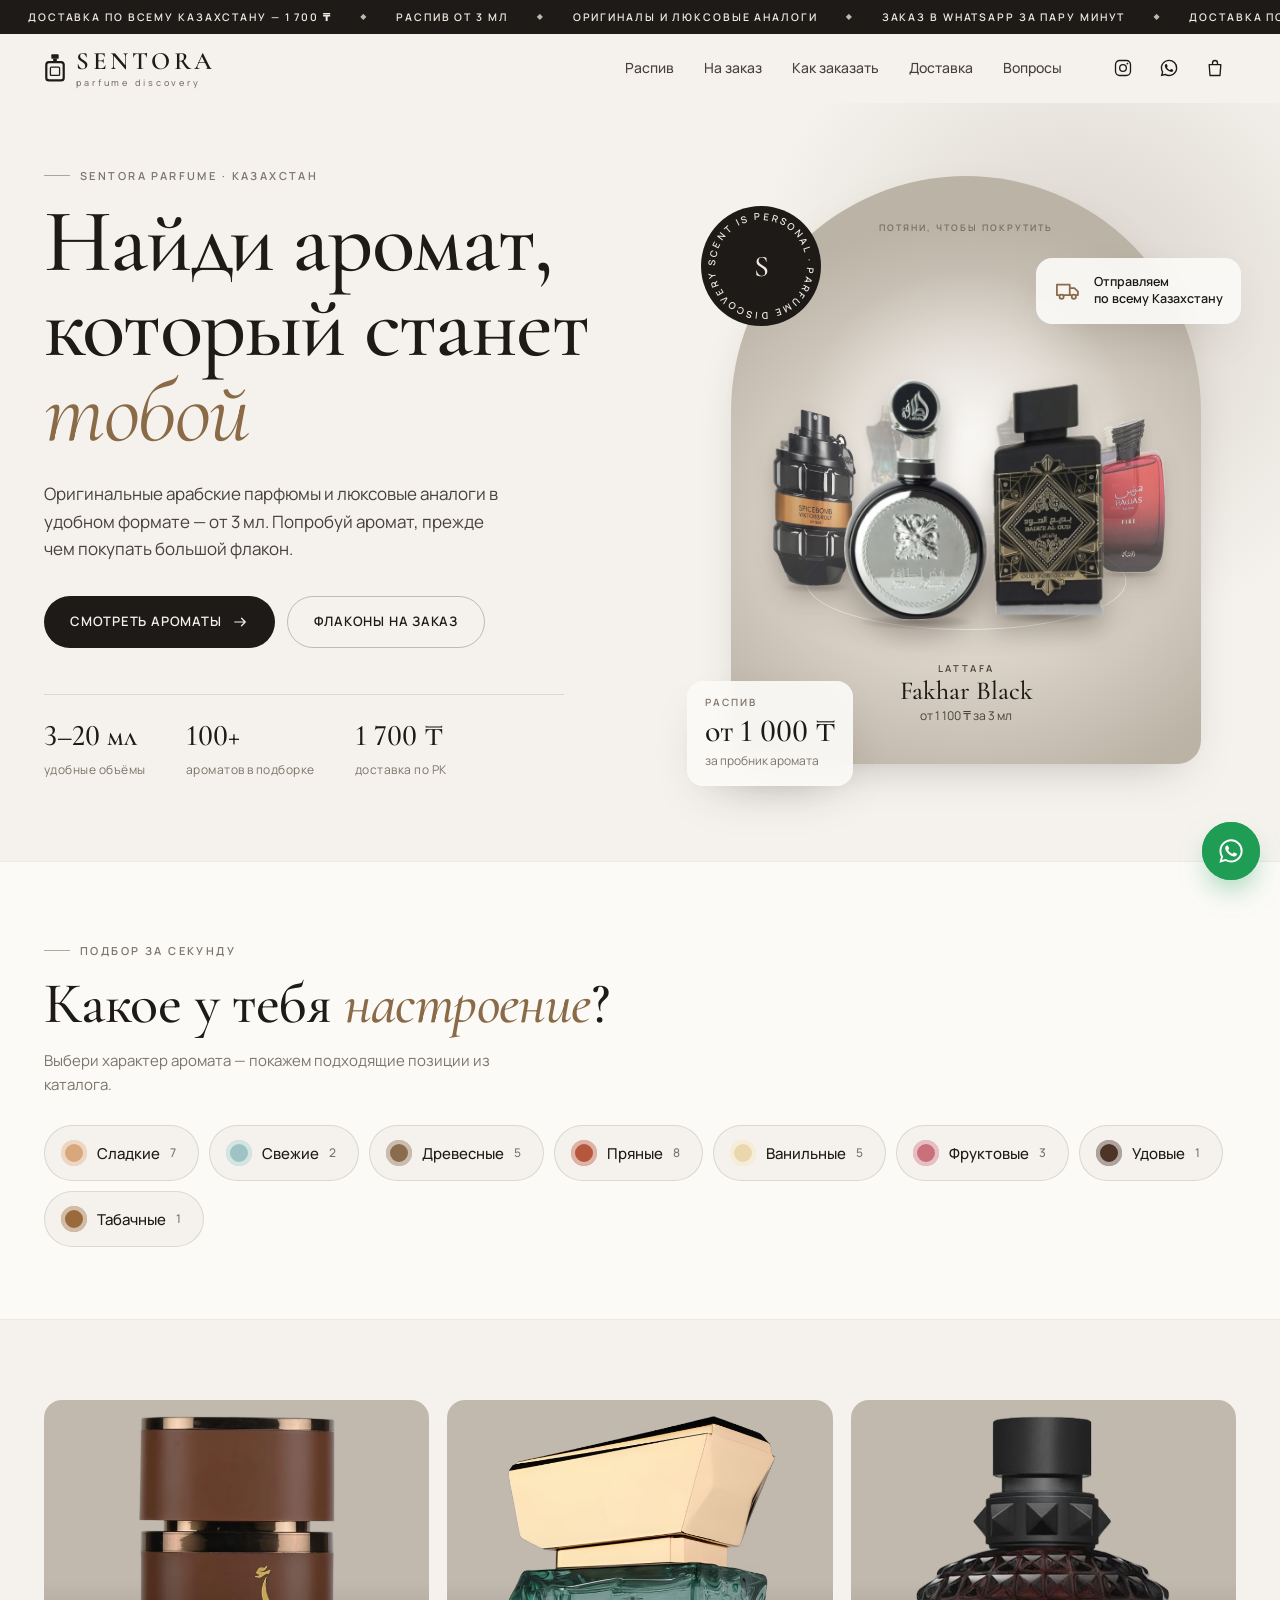
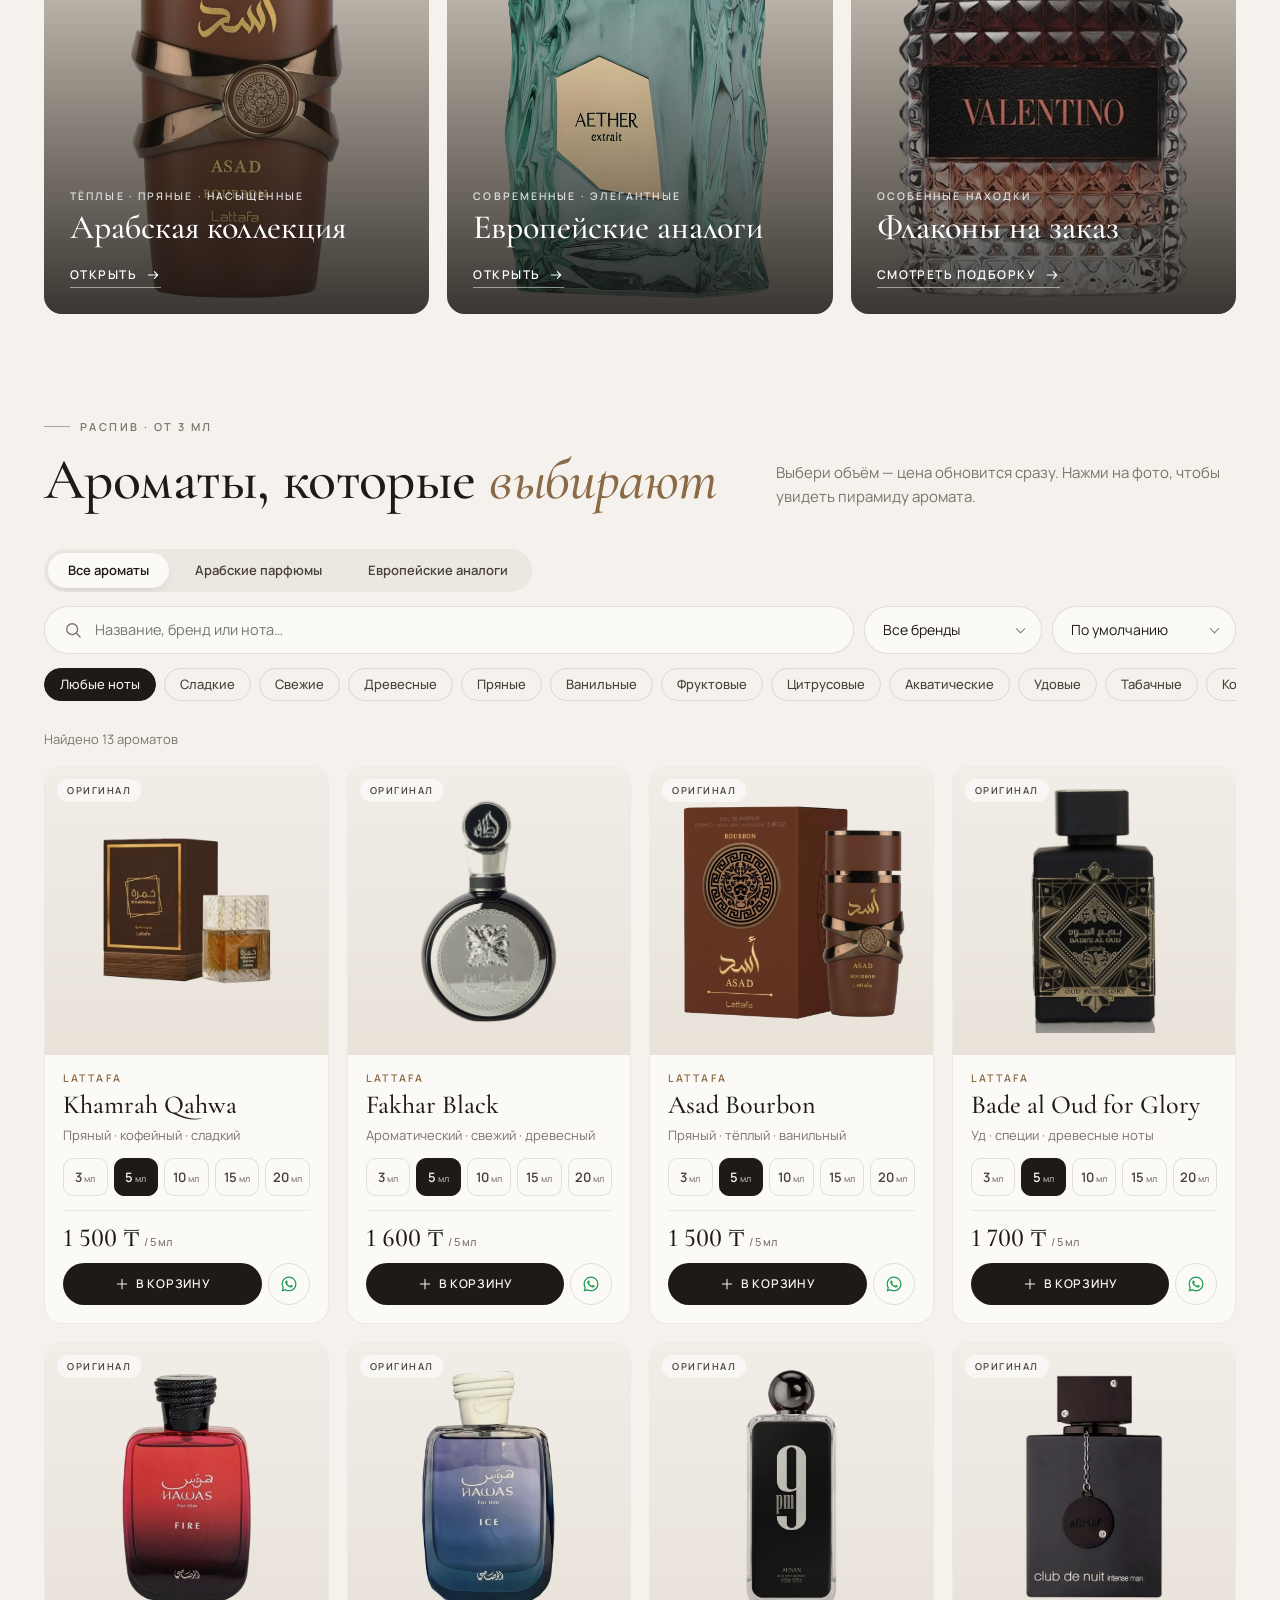
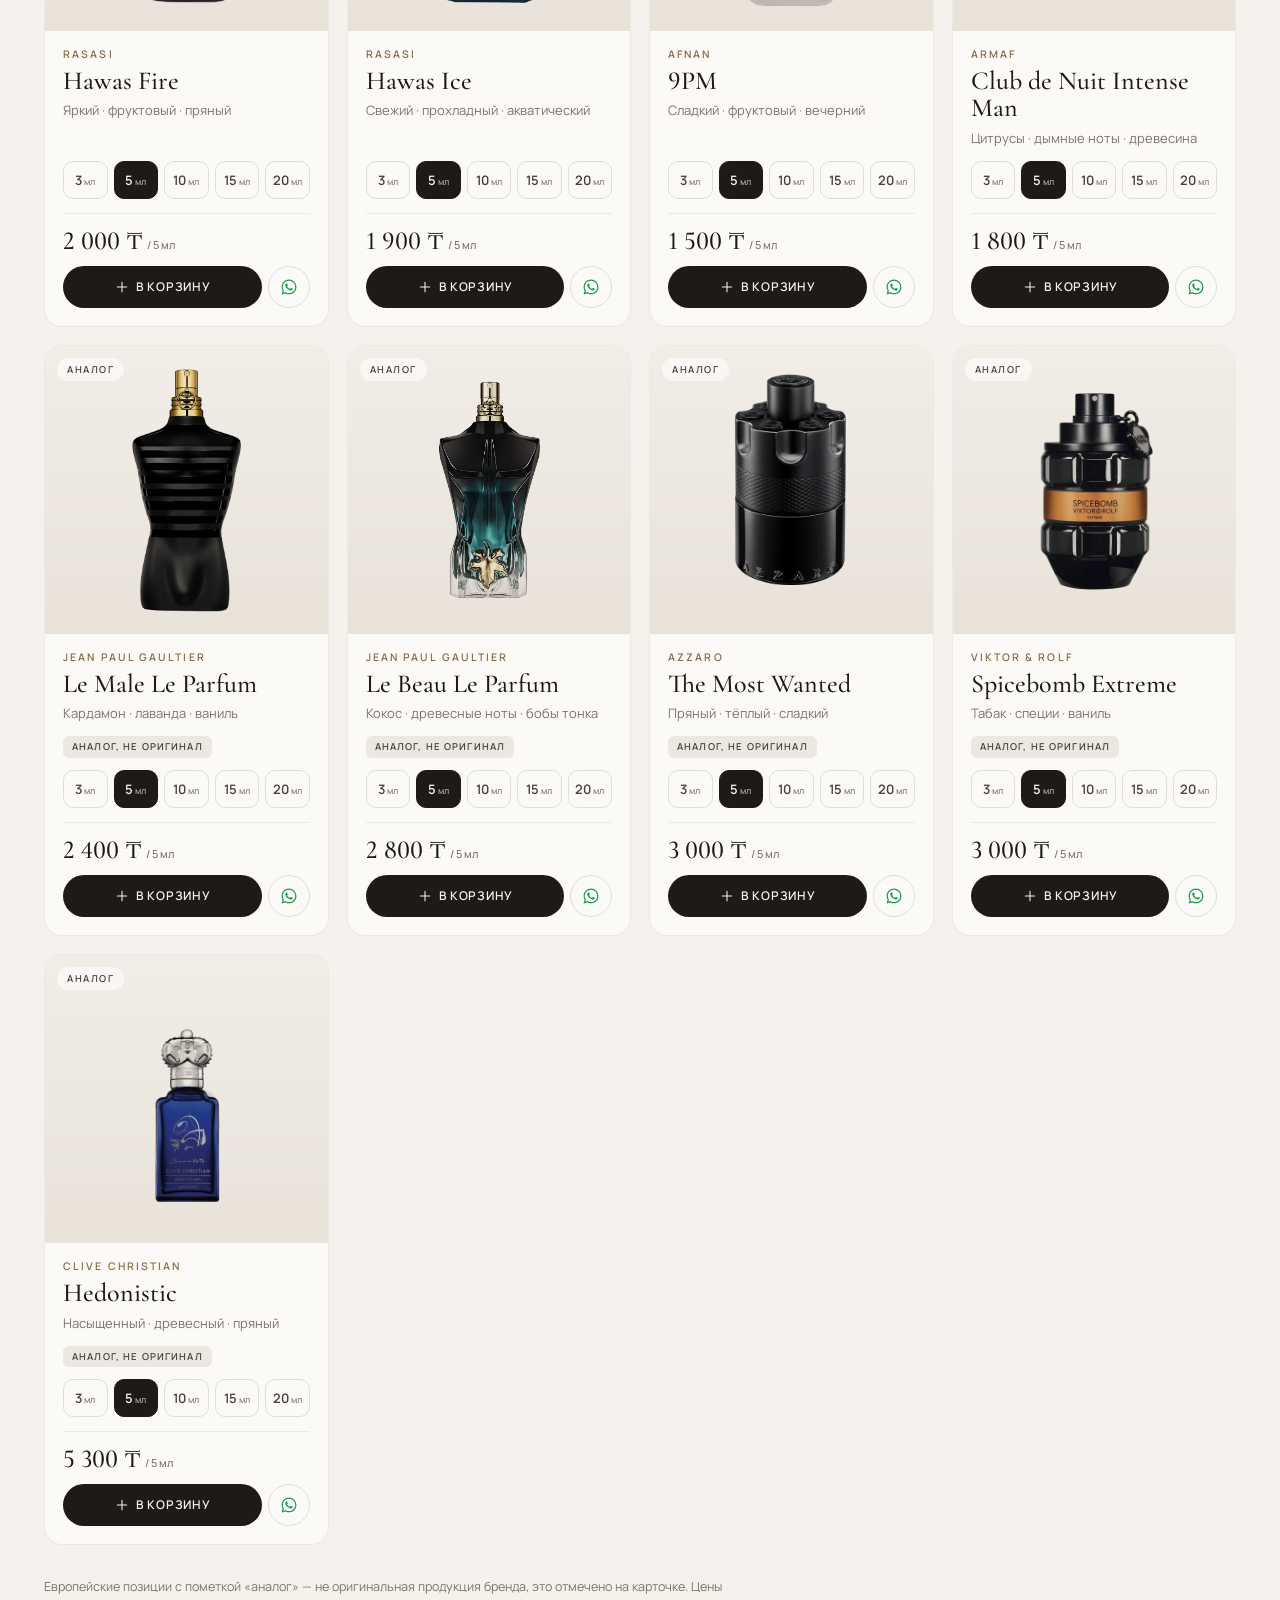
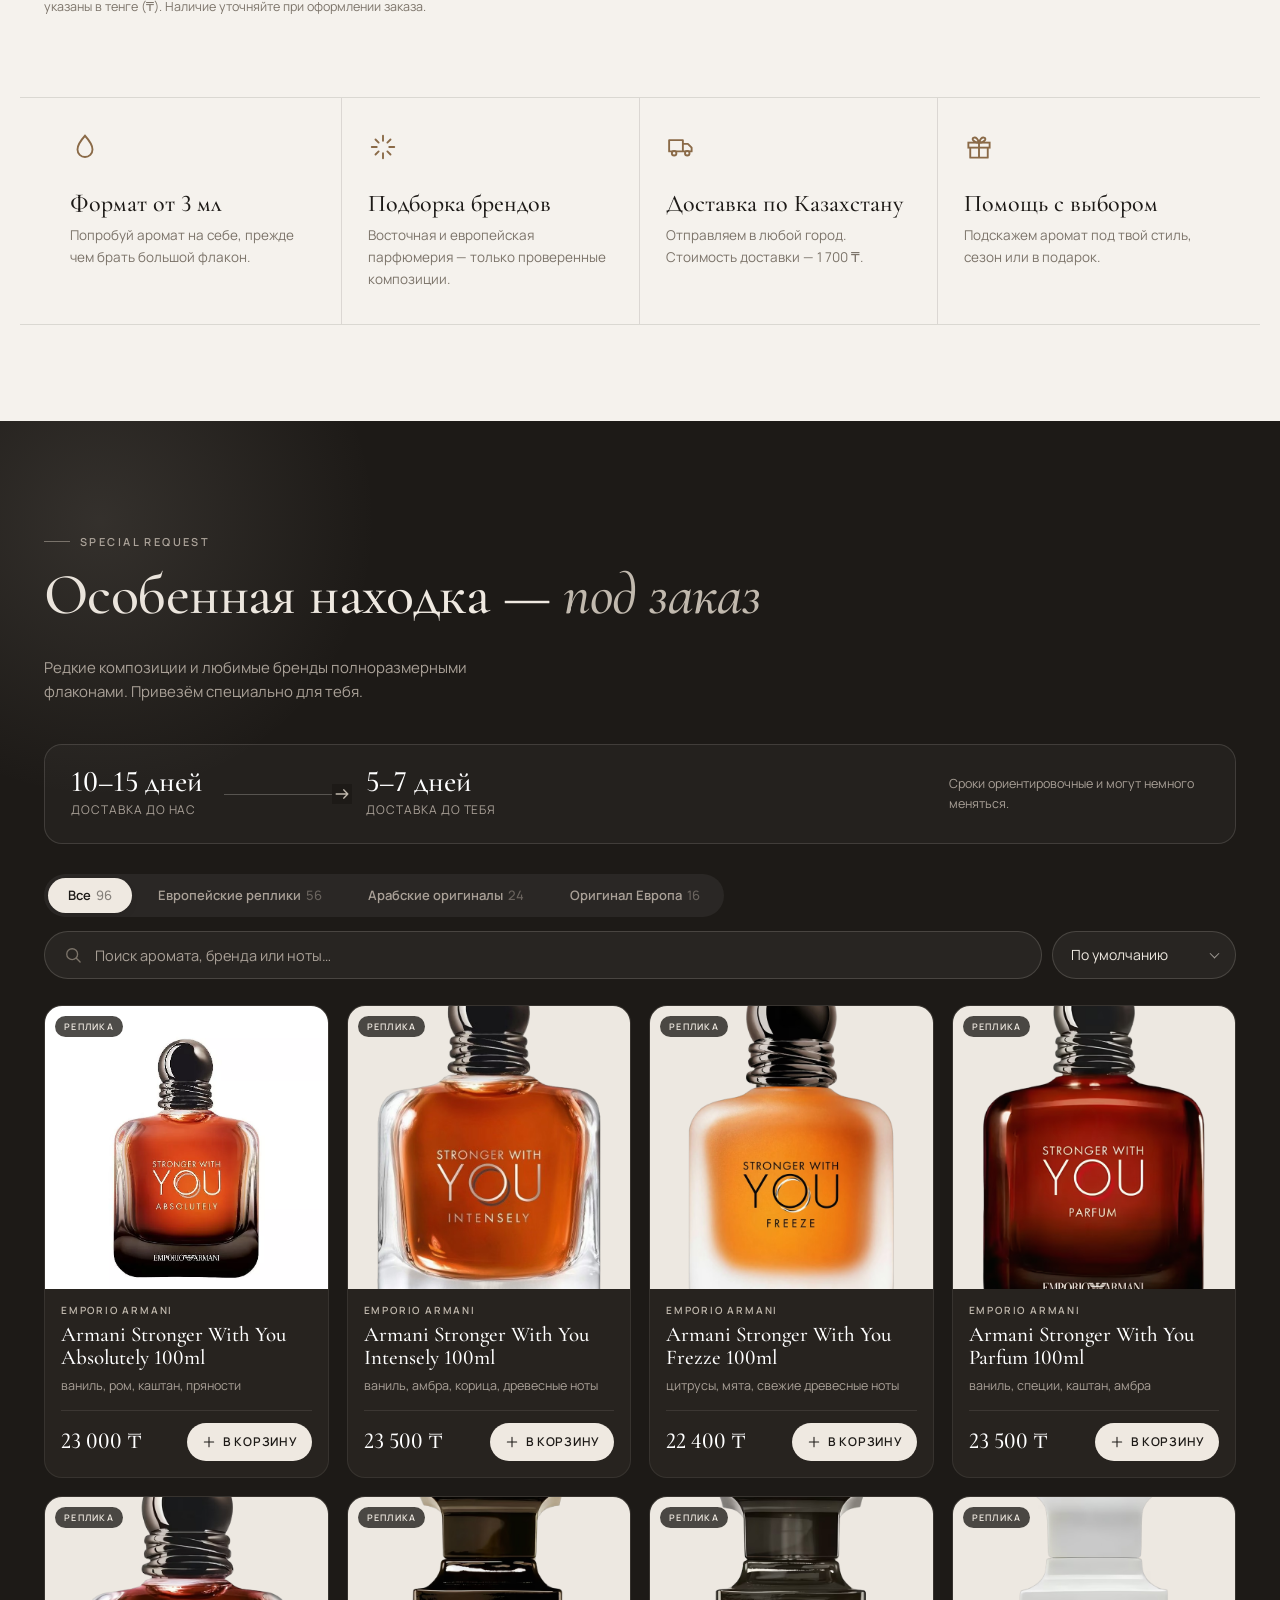
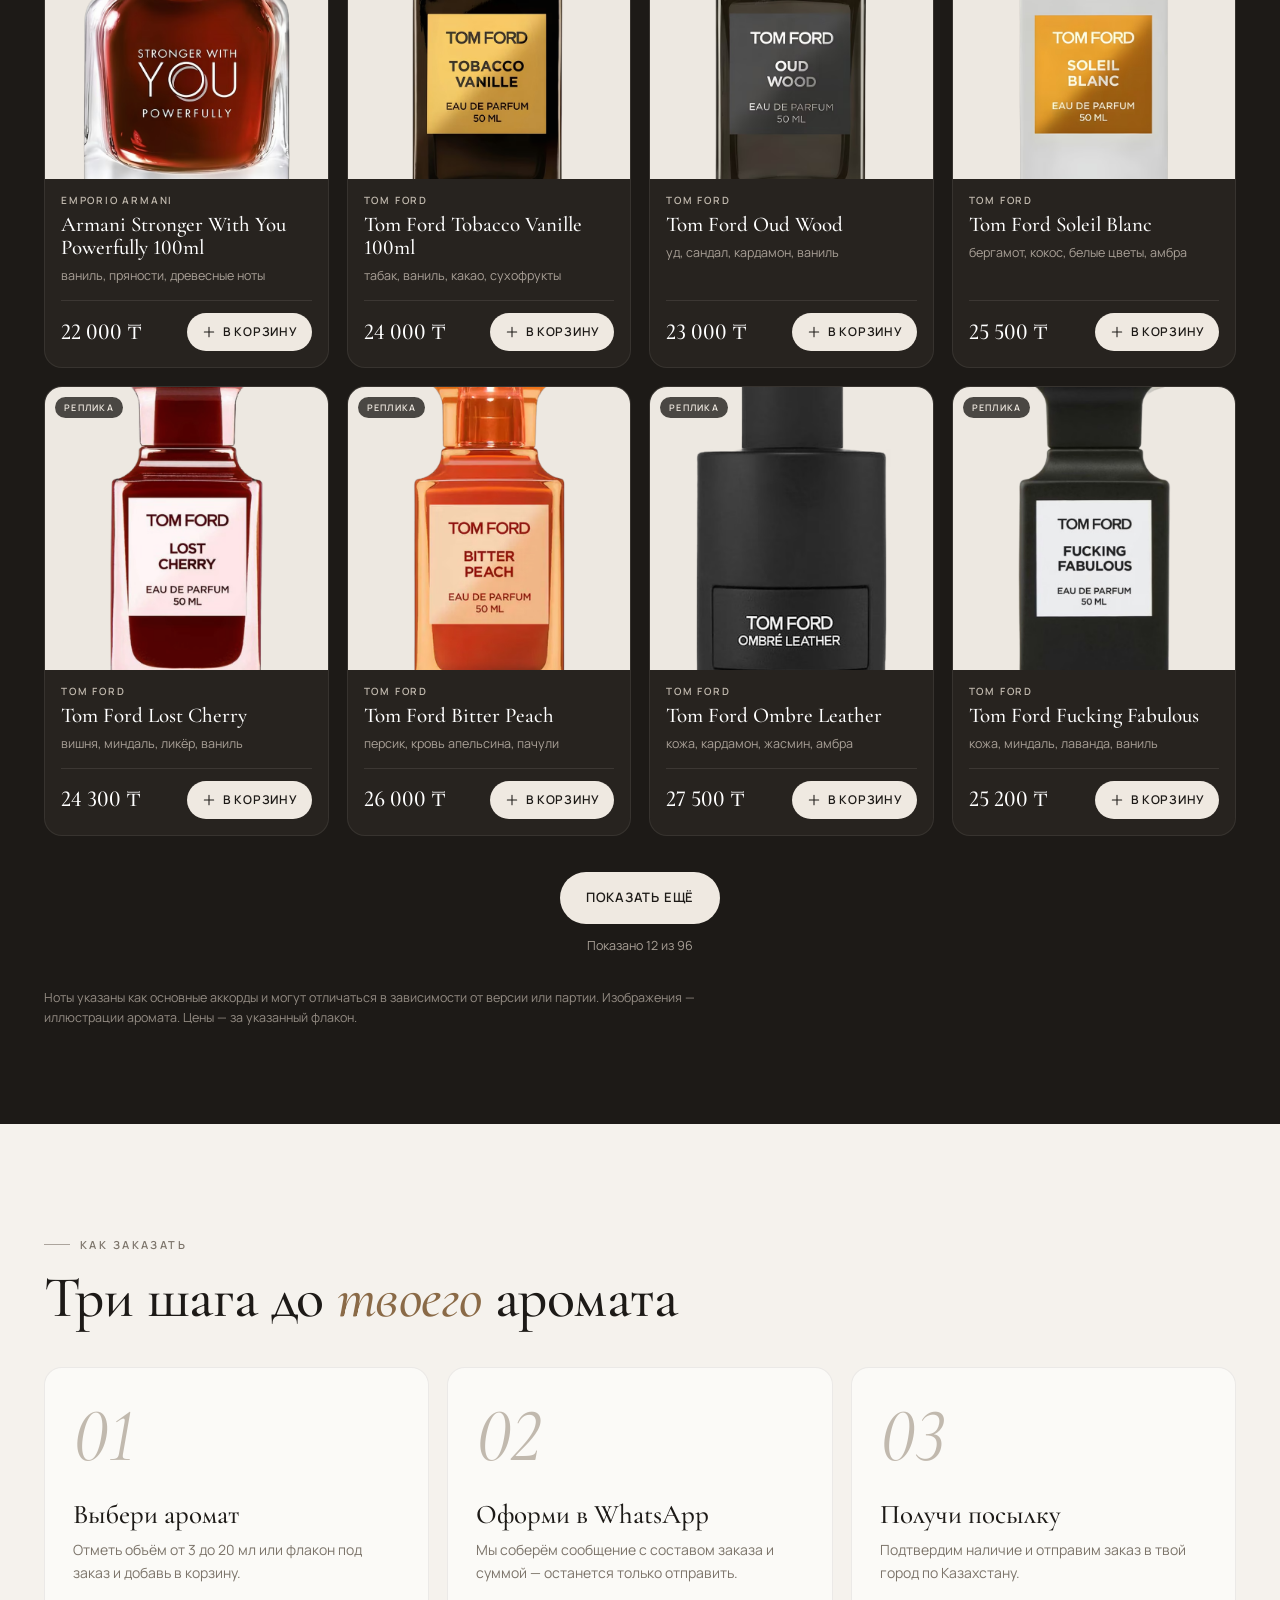
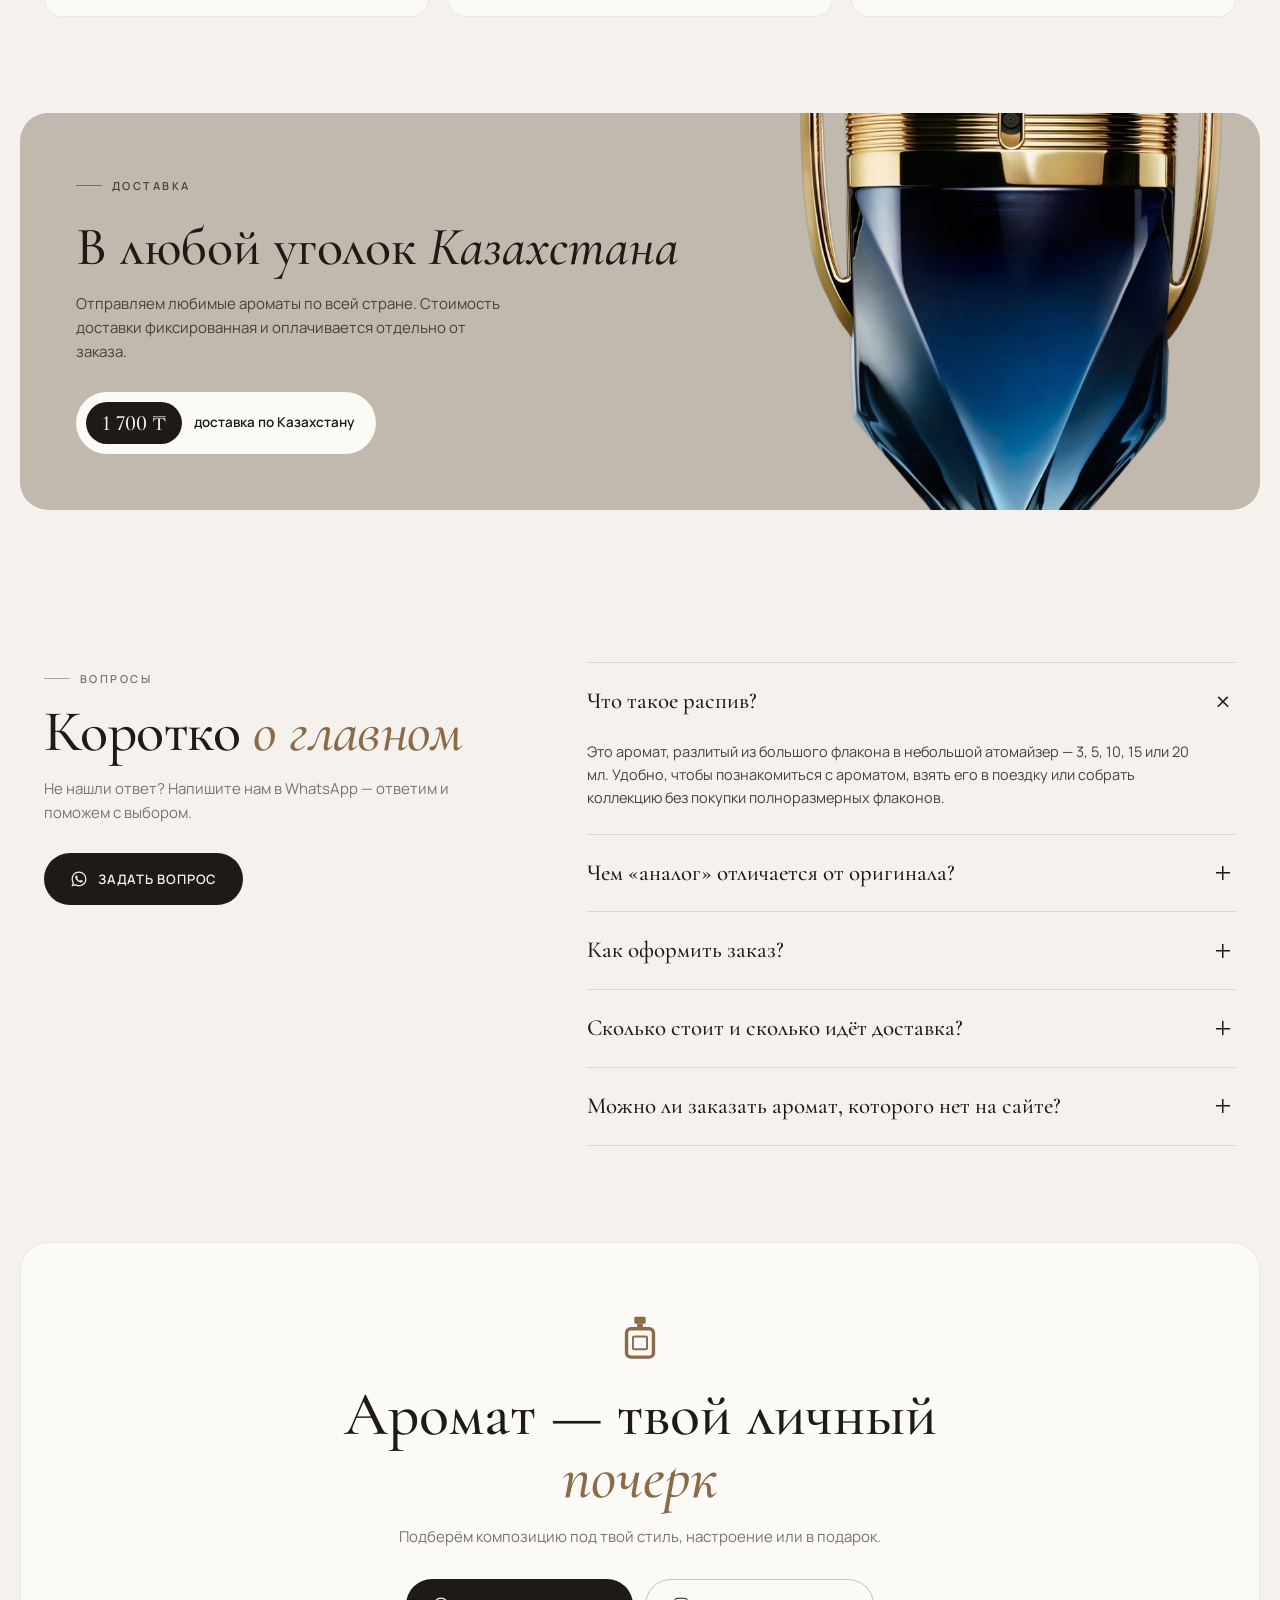
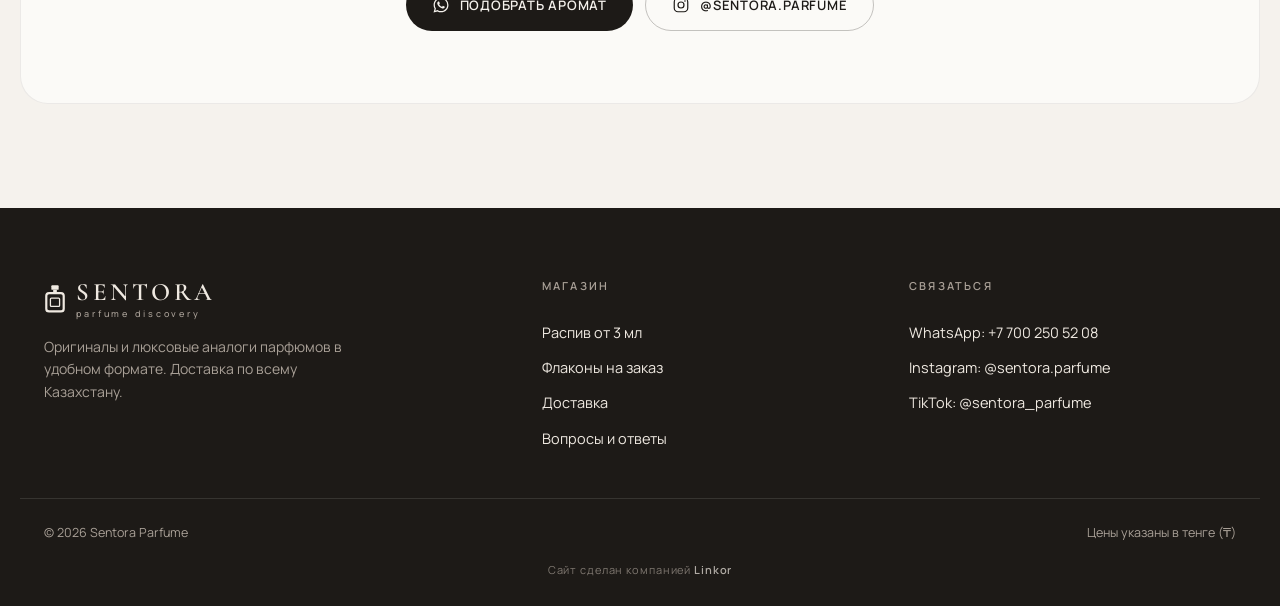
==== commit 708142b2: "Каталог из data/products.json + админ-панель /admin" ====
--- a/index.html
+++ b/index.html
@@ -36,11 +36,11 @@
 
 <div class="topbar">
   <div class="topbar__track">
-    <span>Доставка по всему Казахстану — 1 700 ₸</span><span class="dot">◆</span>
+    <span>Доставка по всему Казахстану — <span data-delivery>1 700 ₸</span></span><span class="dot">◆</span>
     <span>Распив от 3 мл</span><span class="dot">◆</span>
     <span>Оригиналы и люксовые аналоги</span><span class="dot">◆</span>
     <span>Заказ в WhatsApp за пару минут</span><span class="dot">◆</span>
-    <span>Доставка по всему Казахстану — 1 700 ₸</span><span class="dot">◆</span>
+    <span>Доставка по всему Казахстану — <span data-delivery>1 700 ₸</span></span><span class="dot">◆</span>
     <span>Распив от 3 мл</span><span class="dot">◆</span>
     <span>Оригиналы и люксовые аналоги</span><span class="dot">◆</span>
     <span>Заказ в WhatsApp за пару минут</span><span class="dot">◆</span>
@@ -92,7 +92,7 @@
       <ul class="hero__facts reveal">
         <li><b>3–20 мл</b><span>удобные объёмы</span></li>
         <li><b>100+</b><span>ароматов в подборке</span></li>
-        <li><b>1 700 ₸</b><span>доставка по РК</span></li>
+        <li><b data-delivery>1 700 ₸</b><span>доставка по РК</span></li>
       </ul>
     </div>
     <div class="hero__visual reveal">
@@ -109,8 +109,8 @@
       </div>
       <div class="hero__badge hero__badge--a">
         <small>Распив</small>
-        <b>от 1 000 ₸</b>
-        <span>за 3 мл аромата</span>
+        <b data-minprice>от 1 000 ₸</b>
+        <span>за пробник аромата</span>
       </div>
       <div class="hero__badge hero__badge--b">
         <svg><use href="#i-truck"/></svg>
@@ -215,7 +215,7 @@
   <div class="container benefits__grid">
     <div class="benefit reveal"><svg><use href="#i-drop"/></svg><h3>Формат от 3 мл</h3><p>Попробуй аромат на себе, прежде чем брать большой флакон.</p></div>
     <div class="benefit reveal"><svg><use href="#i-spark"/></svg><h3>Подборка брендов</h3><p>Восточная и европейская парфюмерия — только проверенные композиции.</p></div>
-    <div class="benefit reveal"><svg><use href="#i-truck"/></svg><h3>Доставка по Казахстану</h3><p>Отправляем в любой город. Стоимость доставки — 1&nbsp;700&nbsp;₸.</p></div>
+    <div class="benefit reveal"><svg><use href="#i-truck"/></svg><h3>Доставка по Казахстану</h3><p>Отправляем в любой город. Стоимость доставки — <span data-delivery>1&nbsp;700&nbsp;₸</span>.</p></div>
     <div class="benefit reveal"><svg><use href="#i-gift"/></svg><h3>Помощь с выбором</h3><p>Подскажем аромат под твой стиль, сезон или в подарок.</p></div>
   </div>
 </section>
@@ -287,7 +287,7 @@
       <p class="eyebrow">Доставка</p>
       <h2>В любой уголок <em>Казахстана</em></h2>
       <p>Отправляем любимые ароматы по всей стране. Стоимость доставки фиксированная и оплачивается отдельно от заказа.</p>
-      <div class="delivery__price"><span>1 700 ₸</span> доставка по Казахстану</div>
+      <div class="delivery__price"><span data-delivery>1 700 ₸</span> доставка по Казахстану</div>
     </div>
     <div class="delivery__img">
       <img src="img/custom/perfume-040.avif" alt="Флакон парфюма" loading="lazy">
@@ -319,7 +319,7 @@
       </details>
       <details>
         <summary>Сколько стоит и сколько идёт доставка?</summary>
-        <p>Доставка по Казахстану — 1 700 ₸, оплачивается отдельно. Флаконы под заказ едут до нас 10–15 дней и ещё 5–7 дней до вас — сроки ориентировочные.</p>
+        <p>Доставка по Казахстану — <span data-delivery>1 700 ₸</span>, оплачивается отдельно. Флаконы под заказ едут до нас 10–15 дней и ещё 5–7 дней до вас — сроки ориентировочные.</p>
       </details>
       <details>
         <summary>Можно ли заказать аромат, которого нет на сайте?</summary>
@@ -392,7 +392,7 @@
     <div class="drawer__body" id="cartItems"></div>
     <div class="drawer__foot" id="cartFoot">
       <div class="sum-row"><span>Ароматы</span><b id="cartSum">0 ₸</b></div>
-      <div class="sum-row sum-row--muted"><span>Доставка по Казахстану</span><span>1 700 ₸</span></div>
+      <div class="sum-row sum-row--muted"><span>Доставка по Казахстану</span><span data-delivery>1 700 ₸</span></div>
       <div class="sum-row sum-row--total"><span>Итого</span><b id="cartTotal">0 ₸</b></div>
       <button class="btn btn--wa btn--block" id="checkout"><svg><use href="#i-wa"/></svg> Оформить в WhatsApp</button>
       <p class="drawer__hint">Откроется чат с готовым сообщением. Заказ уйдёт только после того, как вы его отправите.</p>
@@ -425,7 +425,6 @@
 
 <div class="toast" id="toast" role="status" aria-live="polite"></div>
 
-<script src="custom-data.js"></script>
 <script src="app.js"></script>
 </body>
 </html>
